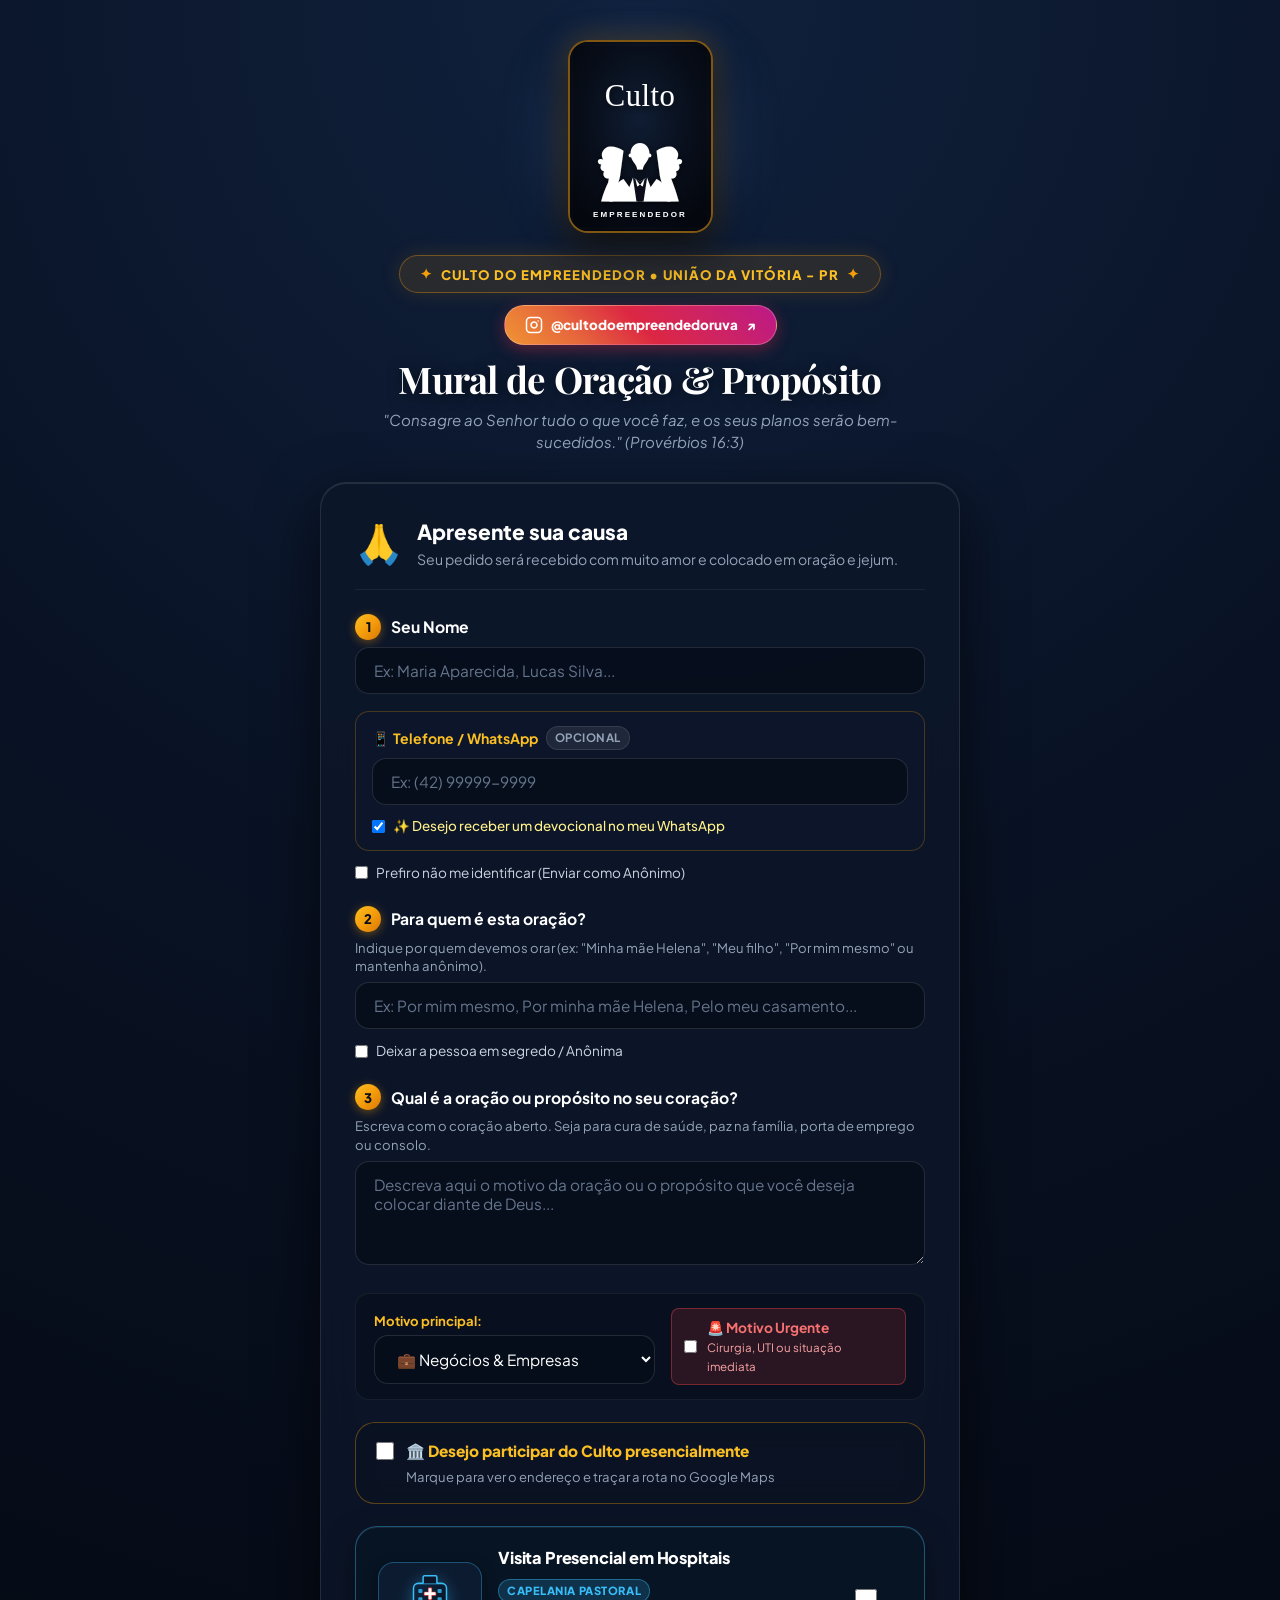
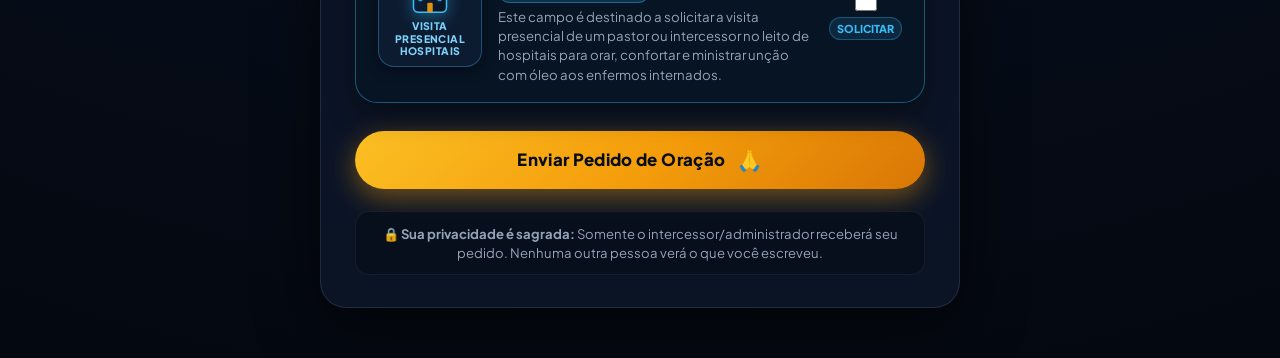
==== index.html @ a6901bfe "Add files via upload" ====
<!DOCTYPE html>
<html lang="pt-BR">
<head>
  <meta charset="UTF-8">
  <meta name="viewport" content="width=device-width, initial-scale=1.0, maximum-scale=5.0, viewport-fit=cover">
  <meta name="theme-color" content="#060b14">
  <meta name="apple-mobile-web-app-capable" content="yes">
  <meta name="apple-mobile-web-app-status-bar-style" content="black-translucent">
  <meta name="apple-mobile-web-app-title" content="Culto do Empreendedor">
  <meta name="mobile-web-app-capable" content="yes">
  <meta name="format-detection" content="telephone=no">
  <title>Deixe seu Pedido de Oração - Culto do Empreendedor União da Vitória PR</title>
  <!-- Google Fonts -->
  <link rel="preconnect" href="https://fonts.googleapis.com">
  <link rel="preconnect" href="https://fonts.gstatic.com" crossorigin>
  <link href="https://fonts.googleapis.com/css2?family=Plus+Jakarta+Sans:wght@300;400;500;600;700;800&family=Playfair+Display:ital,wght@0,600;0,700;1,600&display=swap" rel="stylesheet">
  <link rel="stylesheet" href="style.css">
</head>
<body class="public-page">
  <div class="public-container">
    
    <!-- Top Header Público com Logo Oficial Estilosa -->
    <header class="public-header">
      <div class="logo-wrapper">
        <div class="logo-glow-aura"></div>
        <img src="logo.svg" 
             alt="Culto do Empreendedor - União da Vitória PR" 
             class="culto-logo">
      </div>
      <div class="brand-badge">
        <span class="brand-star">✦</span>
        <span class="brand-text">Culto do Empreendedor • União da Vitória - PR</span>
        <span class="brand-star">✦</span>
      </div>

      <!-- Botão Instagram Oficial -->
      <a href="https://www.instagram.com/cultodoempreendedoruva/" 
         target="_blank" 
         rel="noopener noreferrer" 
         class="btn-instagram-pill"
         title="Acompanhe o Culto do Empreendedor no Instagram @cultodoempreendedoruva">
        <svg class="insta-icon" viewBox="0 0 24 24" width="18" height="18" fill="none" stroke="currentColor" stroke-width="2" stroke-linecap="round" stroke-linejoin="round">
          <rect x="2" y="2" width="20" height="20" rx="5" ry="5"></rect>
          <path d="M16 11.37A4 4 0 1 1 12.63 8 4 4 0 0 1 16 11.37z"></path>
          <line x1="17.5" y1="6.5" x2="17.51" y2="6.5"></line>
        </svg>
        <span>@cultodoempreendedoruva</span>
        <span class="insta-arrow">↗</span>
      </a>

      <h1 class="public-title">Mural de Oração & Propósito</h1>
      <p class="public-subtitle">
        "Consagre ao Senhor tudo o que você faz, e os seus planos serão bem-sucedidos." (Provérbios 16:3)
      </p>
    </header>

    <!-- Card Principal do Formulário -->
    <main class="form-card" id="form-card-container">
      <div class="card-intro">
        <div class="intro-icon">🙏</div>
        <div>
          <h2 class="card-intro-title">Apresente sua causa</h2>
          <p class="card-intro-desc">Seu pedido será recebido com muito amor e colocado em oração e jejum.</p>
        </div>
      </div>

      <form id="prayer-public-form" class="public-form">
        
        <!-- CAMPO 1: Nome de quem está enviando + Telefone (Opcional) -->
        <div class="form-field">
          <label for="sender-name" class="field-label">
            <span class="label-number">1</span>
            <span>Seu Nome</span>
          </label>
          <div class="input-wrap">
            <input type="text" id="sender-name" placeholder="Ex: Maria Aparecida, Lucas Silva..." autocomplete="name">
          </div>

          <!-- Opção de Telefone para receber Devocional (Opcional) -->
          <div class="phone-devotional-box" id="box-phone-devotional">
            <div class="phone-input-header">
              <label for="sender-phone" class="phone-label">
                <span>📱 Telefone / WhatsApp</span>
                <span class="badge-optional">Opcional</span>
              </label>
            </div>
            <div class="input-wrap">
              <input type="tel" id="sender-phone" placeholder="Ex: (42) 99999-9999" autocomplete="tel">
            </div>
            <label class="checkbox-inline devotional-checkbox">
              <input type="checkbox" id="check-want-devotional" checked>
              <span>✨ Desejo receber um devocional no meu WhatsApp</span>
            </label>
          </div>

          <label class="checkbox-inline">
            <input type="checkbox" id="check-anon-sender">
            <span>Prefiro não me identificar (Enviar como Anônimo)</span>
          </label>
        </div>

        <!-- CAMPO 2: Para quem é a oração -->
        <div class="form-field">
          <label for="target-person" class="field-label">
            <span class="label-number">2</span>
            <span>Para quem é esta oração?</span>
          </label>
          <p class="field-help">Indique por quem devemos orar (ex: "Minha mãe Helena", "Meu filho", "Por mim mesmo" ou mantenha anônimo).</p>
          <div class="input-wrap">
            <input type="text" id="target-person" placeholder="Ex: Por mim mesmo, Por minha mãe Helena, Pelo meu casamento...">
          </div>
          <label class="checkbox-inline">
            <input type="checkbox" id="check-anon-target">
            <span>Deixar a pessoa em segredo / Anônima</span>
          </label>
        </div>

        <!-- CAMPO 3: A Oração ou Propósito -->
        <div class="form-field">
          <label for="prayer-purpose" class="field-label">
            <span class="label-number">3</span>
            <span>Qual é a oração ou propósito no seu coração?</span>
          </label>
          <p class="field-help">Escreva com o coração aberto. Seja para cura de saúde, paz na família, porta de emprego ou consolo.</p>
          <div class="input-wrap">
            <textarea id="prayer-purpose" rows="4" placeholder="Descreva aqui o motivo da oração ou o propósito que você deseja colocar diante de Deus..."></textarea>
          </div>
        </div>

        <!-- Categoria e Opção de Urgência -->
        <div class="form-field form-field-row">
          <div class="field-sub">
            <label for="prayer-category" class="sub-label">Motivo principal:</label>
            <select id="prayer-category">
              <option value="Negócios">💼 Negócios & Empresas</option>
              <option value="Vendas & Clientes">📈 Vendas & Novos Clientes</option>
              <option value="Trabalho">🏢 Emprego & Carreira</option>
              <option value="Finanças">💰 Provisão & Finanças</option>
              <option value="Família">🏡 Família & Casamento</option>
              <option value="Saúde">🩺 Saúde & Cura</option>
              <option value="Espiritual">🕊️ Sabedoria & Vida Espiritual</option>
              <option value="Gratidão">🙌 Gratidão por Conquistas</option>
              <option value="Outros">✨ Outro Motivo</option>
            </select>
          </div>

          <label class="urgent-toggle">
            <input type="checkbox" id="check-urgent-prayer">
            <div class="urgent-toggle-content">
              <span>🚨 Motivo Urgente</span>
              <small>Cirurgia, UTI ou situação imediata</small>
            </div>
          </label>
        </div>

        <!-- OPÇÃO: Deseja participar do Culto Presencialmente? -->
        <div class="church-invite-card">
          <label class="church-invite-header" for="check-attend-service">
            <input type="checkbox" id="check-attend-service">
            <div class="invite-header-text">
              <span class="invite-title">🏛️ Desejo participar do Culto presencialmente</span>
              <span class="invite-desc">Marque para ver o endereço e traçar a rota no Google Maps</span>
            </div>
          </label>

          <!-- Detalhes do Local e Link do Google Maps -->
          <div id="church-location-details" class="church-location-box hidden">
            <div class="location-badge">📍 Onde nos encontrar</div>
            <h4 class="church-name">Igreja Assembleia de Deus • Templo Sede</h4>
            <p class="church-address">
              <strong>Rua Ipiranga, 357</strong> — Centro<br>
              União da Vitória - PR
            </p>
            <p class="church-welcome-note">
              ✨ <em>Você e sua família são nossos convidados especiais! Venha receber uma oração presencial e uma palavra de vitória para a sua vida e seus negócios.</em>
            </p>
            
            <div class="location-buttons-row">
              <a href="https://maps.google.com/?q=Rua+Ipiranga,+357+-+Centro,+União+da+Vitória+-+PR" 
                 target="_blank" 
                 rel="noopener noreferrer" 
                 class="btn-maps-link" 
                 title="Abrir no aplicativo Google Maps">
                <span>📍 Abrir no Google Maps</span>
                <span class="maps-arrow">↗</span>
              </a>

              <a href="https://www.instagram.com/cultodoempreendedoruva/" 
                 target="_blank" 
                 rel="noopener noreferrer" 
                 class="btn-instagram-secondary" 
                 title="Seguir @cultodoempreendedoruva no Instagram">
                <svg class="insta-icon" viewBox="0 0 24 24" width="16" height="16" fill="none" stroke="currentColor" stroke-width="2">
                  <rect x="2" y="2" width="20" height="20" rx="5" ry="5"></rect>
                  <path d="M16 11.37A4 4 0 1 1 12.63 8 4 4 0 0 1 16 11.37z"></path>
                  <line x1="17.5" y1="6.5" x2="17.51" y2="6.5"></line>
                </svg>
                <span>@cultodoempreendedoruva</span>
                <span class="maps-arrow">↗</span>
              </a>
            </div>
          </div>
        </div>

        <!-- OPÇÃO ESPECIAL: Visita Presencial em Hospitais -->
        <div class="hospital-visit-card" id="hospital-visit-card">
          <label class="hospital-card-header" for="check-hospital-visit">
            <!-- Ícone com Desenho de Hospital e Texto Pequeno Embaixo -->
            <div class="hospital-icon-wrapper">
              <svg class="hospital-svg-icon" viewBox="0 0 64 64" fill="none" xmlns="http://www.w3.org/2000/svg">
                <!-- Prédio Hospitalar -->
                <rect x="8" y="18" width="48" height="42" rx="7" fill="url(#hospGrad)" stroke="#38bdf8" stroke-width="2.2"/>
                <path d="M22 18V9C22 7.89543 22.8954 7 24 7H40C41.1046 7 42 7.89543 42 9V18" stroke="#38bdf8" stroke-width="2.2" fill="#0b1728"/>
                <!-- Cruz Médica Branca/Vermelha de Hospital -->
                <rect x="29" y="24" width="6" height="18" rx="1.5" fill="#ef4444"/>
                <rect x="23" y="30" width="18" height="6" rx="1.5" fill="#ef4444"/>
                <rect x="30" y="25" width="4" height="16" rx="1" fill="#ffffff"/>
                <rect x="24" y="31" width="16" height="4" rx="1" fill="#ffffff"/>
                <!-- Janelas do Hospital -->
                <rect x="15" y="26" width="6" height="6" rx="1.5" fill="#38bdf8" opacity="0.8"/>
                <rect x="43" y="26" width="6" height="6" rx="1.5" fill="#38bdf8" opacity="0.8"/>
                <rect x="15" y="38" width="6" height="6" rx="1.5" fill="#38bdf8" opacity="0.8"/>
                <rect x="43" y="38" width="6" height="6" rx="1.5" fill="#38bdf8" opacity="0.8"/>
                <!-- Porta do Hospital -->
                <path d="M28 60V48C28 46.8954 28.8954 46 30 46H34C35.1046 46 36 46.8954 36 48V60" fill="#f59e0b" opacity="0.9"/>
                <defs>
                  <linearGradient id="hospGrad" x1="8" y1="18" x2="56" y2="60" gradientUnits="userSpaceOnUse">
                    <stop stop-color="#0f2642"/>
                    <stop offset="1" stop-color="#071220"/>
                  </linearGradient>
                </defs>
              </svg>
              <span class="hospital-sub-label">visita presencial hospitais</span>
            </div>

            <div class="hospital-header-text">
              <div class="hospital-header-top">
                <span class="hospital-title">Visita Presencial em Hospitais</span>
                <span class="badge-capelania">Capelania Pastoral</span>
              </div>
              <p class="hospital-desc">
                Este campo é destinado a solicitar a visita presencial de um pastor ou intercessor no leito de hospitais para orar, confortar e ministrar unção com óleo aos enfermos internados.
              </p>
            </div>

            <div class="hospital-checkbox-wrap">
              <input type="checkbox" id="check-hospital-visit">
              <span class="toggle-hint-pill">Solicitar</span>
            </div>
          </label>

          <!-- Formulário Expansível com as Perguntas da Visita -->
          <div id="hospital-visit-form-details" class="hospital-visit-form-details hidden">
            <div class="hospital-info-banner">
              <strong>🕊️ Assistência Espiritual no Leito (Capelania):</strong><br>
              Nossa equipe pastoral realiza visitas hospitalares para orar pelo paciente e abençoar a família.
              <div style="margin-top: 8px; padding: 8px 12px; background: rgba(56, 189, 248, 0.15); border-radius: 10px; border-left: 3px solid #38bdf8; font-size: 0.83rem; color: #e0f2fe; line-height: 1.4;">
                ✨ <strong>Facilidade:</strong> Ao solicitar a visita hospitalar aqui embaixo, <u>não é necessário preencher o cadastro de cima</u>. Cuidaremos de tudo com base nos dados informados neste campo!
              </div>
            </div>

            <div class="hospital-grid-fields">
              
              <!-- Pergunta 1: Desejo visita -->
              <div class="hosp-field-group full-width">
                <label class="checkbox-inline" style="color: #7dd3fc; font-weight: 700;">
                  <input type="checkbox" id="hosp-confirm-desejo" checked>
                  <span>Desejo e solicito visita pastoral no leito do hospital</span>
                </label>
              </div>

              <!-- Pergunta 2: Nome do Paciente -->
              <div class="hosp-field-group">
                <label for="hosp-patient-name" class="hosp-field-label">
                  <span>Nome do Paciente / Enfermo:</span>
                  <span class="req">*</span>
                </label>
                <input type="text" id="hosp-patient-name" class="hosp-input" placeholder="Ex: José Carlos de Oliveira">
              </div>

              <!-- Pergunta 3: Nome do Hospital -->
              <div class="hosp-field-group">
                <label for="hosp-select-hospital" class="hosp-field-label">
                  <span>Nome do Hospital:</span>
                  <span class="req">*</span>
                </label>
                <select id="hosp-select-hospital" class="hosp-select">
                  <option value="">Selecione o hospital...</option>
                  <option value="Hospital APMI (União da Vitória)">Hospital APMI — União da Vitória (PR)</option>
                  <option value="Hospital Regional São Camilo (União da Vitória)">Hospital Regional São Camilo — União da Vitória (PR)</option>
                  <option value="Hospital de Caridade São Braz (Porto União)">Hospital de Caridade São Braz — Porto União (SC)</option>
                  <option value="Outro Hospital / Casa de Repouso">Outro Hospital / Clínica (especificar abaixo)</option>
                </select>
                <input type="text" id="hosp-custom-hospital" class="hosp-input hidden" placeholder="Digite o nome do hospital ou clínica..." style="margin-top: 6px;">
              </div>

              <!-- Pergunta: Número do Quarto / Leito / Ala -->
              <div class="hosp-field-group">
                <label for="hosp-room-number" class="hosp-field-label">
                  <span>Número do Quarto / Leito / Ala:</span>
                  <span class="req">*</span>
                </label>
                <input type="text" id="hosp-room-number" class="hosp-input" placeholder="Ex: Quarto 204, Leito 3 (Ala Clínica)">
              </div>

              <!-- Pergunta: Contato do Acompanhante / Familiar (Opcional) -->
              <div class="hosp-field-group">
                <label for="hosp-contact-phone" class="hosp-field-label">
                  <span>Telefone / WhatsApp do Acompanhante:</span>
                  <span class="badge-optional">Opcional</span>
                </label>
                <input type="tel" id="hosp-contact-phone" class="hosp-input" placeholder="Ex: (42) 99999-9999">
              </div>

              <!-- Pergunta: OBSERVAÇÃO -->
              <div class="hosp-field-group full-width">
                <label for="hosp-visit-notes" class="hosp-field-label">
                  <span>OBSERVAÇÃO:</span>
                  <span class="badge-optional">Opcional</span>
                </label>
                <input type="text" id="hosp-visit-notes" class="hosp-input" placeholder="Ex: Observações gerais, detalhes sobre o paciente, horários preferenciais...">
                <span class="hosp-privacy-tag">
                  🔒 Informações mantidas em absoluto sigilo pastoral e utilizadas exclusivamente para agendar a visita.
                </span>
              </div>

            </div>
          </div>
        </div>

        <!-- Botão de Envio -->
        <button type="submit" class="btn-submit-prayer" id="btn-submit-prayer">
          <span>Enviar Pedido de Oração</span>
          <span class="btn-arrow">🙏</span>
        </button>

        <p class="privacy-notice">
          🔒 <strong>Sua privacidade é sagrada:</strong> Somente o intercessor/administrador receberá seu pedido. Nenhuma outra pessoa verá o que você escreveu.
        </p>
      </form>
    </main>

    <!-- Tela de Agradecimento e Confirmação (Exibida após envio) -->
    <div class="confirmation-card hidden" id="confirmation-container">
      <div class="conf-icon">🕊️✨</div>
      <h2 class="conf-title">Seu pedido foi recebido com amor!</h2>
      <p class="conf-desc">
        Apresentamos a sua causa diante de Deus. Fique em paz e creia que o Senhor está cuidando de tudo no tempo perfeito.
      </p>

      <div class="conf-details">
        <div class="conf-detail-item">
          <strong>Quem pediu:</strong>
          <span id="conf-sender-name">—</span>
        </div>
        <div class="conf-detail-item hidden" id="conf-phone-row">
          <strong>WhatsApp / Devocional:</strong>
          <span id="conf-sender-phone">—</span>
        </div>
        <div class="conf-detail-item">
          <strong>Intercedendo por:</strong>
          <span id="conf-target-person">—</span>
        </div>
        <div class="conf-detail-item">
          <strong>Propósito:</strong>
          <span id="conf-purpose">—</span>
        </div>
      </div>

      <div class="conf-verse">
        <em>"O Senhor te abençoe e te guarde; o Senhor faça resplandecer o seu rosto sobre ti e tenha misericórdia de ti; o Senhor sobre ti levante o seu rosto e te dê a paz."</em>
        <cite>— Números 6:24-26</cite>
      </div>

      <!-- Convite Presencial e Mapa na Confirmação -->
      <div class="conf-church-location">
        <div class="conf-loc-icon">🏛️</div>
        <div class="conf-loc-content">
          <h4 class="conf-loc-title">Venha Orar Conosco Presencialmente!</h4>
          <p class="conf-loc-address">
            <strong>Igreja Assembleia de Deus • Templo Sede</strong><br>
            Rua Ipiranga, 357 — Centro, União da Vitória - PR
          </p>
          <div class="conf-loc-buttons">
            <a href="https://maps.google.com/?q=Rua+Ipiranga,+357+-+Centro,+União+da+Vitória+-+PR" 
               target="_blank" 
               rel="noopener noreferrer" 
               class="btn-maps-link small"
               title="Abrir no Google Maps">
              <span>📍 Google Maps</span>
              <span class="maps-arrow">↗</span>
            </a>
            <a href="https://www.instagram.com/cultodoempreendedoruva/" 
               target="_blank" 
               rel="noopener noreferrer" 
               class="btn-instagram-secondary small"
               title="Seguir @cultodoempreendedoruva no Instagram">
              <span>📸 @cultodoempreendedoruva</span>
              <span class="maps-arrow">↗</span>
            </a>
          </div>
        </div>
      <!-- Alerta de Confirmação da Visita Hospitalar -->
      <div id="conf-hosp-box" class="conf-church-location hidden" style="border-color: rgba(56, 189, 248, 0.5); background: rgba(8, 24, 44, 0.8);">
        <div class="conf-loc-icon">🏥</div>
        <div class="conf-loc-content">
          <h4 class="conf-loc-title" style="color: #38bdf8;">Solicitação de Visita Hospitalar Registrada!</h4>
          <p class="conf-loc-address" style="color: #cbd5e1;">
            Nossa equipe de assistência pastoral e capelania entrará em contato com o acompanhante para confirmar os horários de visitação no hospital.
          </p>
          <div style="font-size: 0.82rem; color: #7dd3fc; margin-top: 6px; padding: 8px 12px; background: rgba(56, 189, 248, 0.1); border-radius: 8px; border: 1px dashed rgba(56, 189, 248, 0.3);">
            <span id="conf-hosp-summary">—</span>
          </div>
        </div>
      </div>

      <button type="button" class="btn-new-submission" id="btn-new-submission">
        Enviar Outro Pedido de Oração
      </button>
    </div>

    <!-- Footer com Link Discreto para o Administrador -->
    <footer class="public-footer">
      <p>Círculo de Intercessão • Todos os direitos reservados</p>
      <div class="admin-access-link">
        <a href="admin.html" title="Acesso restrito ao Administrador">
          🔒 Acesso do Administrador / Painel
        </a>
      </div>
    </footer>

  </div>

  <script src="pedir.js"></script>
</body>
</html>
---- style.css ----
/* ========================================================
   Culto do Empreendedor • União da Vitória - PR
   Folha de Estilos de Alto Padrão (Dark Luxury Executive)
   1. Design do Formulário Público (index.html)
   2. Design do Painel do Administrador (admin.html)
   3. Estilos de Impressão (@media print)
======================================================== */

:root {
  /* Paleta Executiva Noturna com Detalhes em Ouro Imperial */
  --bg-primary: #060b14;
  --bg-secondary: #0a1222;
  --bg-card: rgba(13, 23, 42, 0.85);
  --bg-card-hover: rgba(19, 33, 60, 0.9);
  --border-color: rgba(255, 255, 255, 0.1);
  --border-subtle: rgba(255, 255, 255, 0.06);

  --text-primary: #ffffff;
  --text-secondary: #cbd5e1;
  --text-muted: #94a3b8;

  --gold: #f59e0b;
  --gold-light: #fbbf24;
  --gold-warm: #fef08a;
  --gold-dark: #b45309;
  --gold-glow: rgba(245, 158, 11, 0.35);

  --primary: #f59e0b;
  --primary-hover: #d97706;
  --primary-soft: rgba(245, 158, 11, 0.15);

  --urgent-bg: rgba(239, 68, 68, 0.15);
  --urgent-border: rgba(239, 68, 68, 0.4);
  --urgent-text: #fca5a5;

  --success-bg: rgba(16, 185, 129, 0.15);
  --success-border: rgba(16, 185, 129, 0.35);
  --success-text: #6ee7b7;

  --radius-sm: 8px;
  --radius-md: 14px;
  --radius-lg: 22px;
  --radius-full: 9999px;

  --shadow-sm: 0 2px 8px rgba(0, 0, 0, 0.3);
  --shadow-md: 0 8px 24px rgba(0, 0, 0, 0.45);
  --shadow-lg: 0 16px 48px rgba(0, 0, 0, 0.6);
  --shadow-gold: 0 0 30px rgba(245, 158, 11, 0.28);

  --font-main: 'Plus Jakarta Sans', -apple-system, BlinkMacSystemFont, sans-serif;
  --font-serif: 'Playfair Display', Georgia, serif;
}

* {
  box-sizing: border-box;
  margin: 0;
  padding: 0;
}

body {
  font-family: var(--font-main);
  background-color: var(--bg-primary);
  color: var(--text-primary);
  line-height: 1.6;
  min-height: 100vh;
  -webkit-font-smoothing: antialiased;
}

.max-w {
  max-width: 1100px;
  margin-left: auto;
  margin-right: auto;
  padding-left: 20px;
  padding-right: 20px;
}

.hidden {
  display: none !important;
}

/* ========================================================
   PARTE 1: FORMULÁRIO PÚBLICO (index.html)
======================================================== */
.public-page {
  background: radial-gradient(circle at 50% 0%, #10213d 0%, #091224 45%, #040810 100%);
  display: flex;
  flex-direction: column;
  min-height: 100vh;
  position: relative;
  overflow-x: hidden;
}

.public-container {
  max-width: 680px;
  margin: 0 auto;
  padding: 30px 20px 50px;
  display: flex;
  flex-direction: column;
  gap: 22px;
  flex-grow: 1;
  position: relative;
  z-index: 10;
}

/* Top Header Público */
.public-header {
  text-align: center;
  padding: 10px 0 6px;
  display: flex;
  flex-direction: column;
  align-items: center;
}

/* Logo Oficial com Aura Estilosa */
.logo-wrapper {
  position: relative;
  display: inline-flex;
  justify-content: center;
  align-items: center;
  margin-bottom: 22px;
}

.logo-glow-aura {
  position: absolute;
  width: 170px;
  height: 220px;
  border-radius: 30px;
  background: radial-gradient(circle, rgba(245, 158, 11, 0.45) 0%, rgba(59, 130, 246, 0.25) 55%, transparent 75%);
  filter: blur(28px);
  animation: auraPulse 4s infinite ease-in-out;
  pointer-events: none;
}

.logo-glow-aura.small {
  width: 120px;
  height: 150px;
  filter: blur(20px);
}

@keyframes auraPulse {
  0%, 100% {
    opacity: 0.5;
    transform: scale(0.95);
  }
  50% {
    opacity: 0.95;
    transform: scale(1.06);
  }
}

.culto-logo {
  width: 145px;
  height: auto;
  aspect-ratio: 3/4;
  border-radius: 20px;
  object-fit: cover;
  border: 2px solid rgba(245, 158, 11, 0.5);
  box-shadow: 0 16px 40px rgba(0, 0, 0, 0.8), 0 0 30px rgba(245, 158, 11, 0.28);
  position: relative;
  z-index: 2;
  background: #080e1a;
  transition: transform 0.3s cubic-bezier(0.16, 1, 0.3, 1), box-shadow 0.3s;
}

.culto-logo:hover {
  transform: translateY(-4px) scale(1.02);
  border-color: #f59e0b;
  box-shadow: 0 20px 50px rgba(0, 0, 0, 0.9), 0 0 45px rgba(245, 158, 11, 0.45);
}

/* Badge Oficial */
.brand-badge {
  display: inline-flex;
  align-items: center;
  gap: 8px;
  background: rgba(245, 158, 11, 0.12);
  color: var(--gold-light);
  padding: 7px 20px;
  border-radius: var(--radius-full);
  font-size: 0.82rem;
  font-weight: 800;
  letter-spacing: 0.08em;
  text-transform: uppercase;
  margin-bottom: 12px;
  border: 1px solid rgba(245, 158, 11, 0.35);
  box-shadow: 0 0 20px rgba(245, 158, 11, 0.15);
}

.brand-star {
  color: var(--gold);
  font-size: 0.85rem;
}

.public-title {
  font-family: var(--font-serif);
  font-size: 2.3rem;
  font-weight: 700;
  color: #ffffff;
  letter-spacing: -0.02em;
  line-height: 1.2;
  margin-bottom: 8px;
  text-shadow: 0 2px 14px rgba(0, 0, 0, 0.6);
}

.public-subtitle {
  font-size: 0.94rem;
  color: var(--text-muted);
  font-style: italic;
  max-width: 520px;
  margin: 0 auto;
  line-height: 1.5;
}

/* Versículo Destaque */
.verse-banner-small {
  background: rgba(245, 158, 11, 0.08);
  border: 1px solid rgba(245, 158, 11, 0.25);
  border-radius: 16px;
  padding: 14px 22px;
  text-align: center;
  box-shadow: var(--shadow-sm);
  backdrop-filter: blur(12px);
}

.verse-quote {
  display: block;
  font-size: 0.94rem;
  font-weight: 600;
  color: var(--gold-warm);
  font-style: italic;
}

.verse-ref {
  display: block;
  font-size: 0.82rem;
  font-weight: 800;
  color: var(--gold);
  margin-top: 4px;
}

/* Card Principal do Formulário */
.form-card {
  background: var(--bg-card);
  border: 1px solid var(--border-color);
  border-radius: 26px;
  padding: 32px 34px;
  box-shadow: 0 20px 60px rgba(0, 0, 0, 0.6), inset 0 1px 0 rgba(255, 255, 255, 0.1);
  backdrop-filter: blur(20px);
}

.card-intro {
  display: flex;
  align-items: center;
  gap: 14px;
  margin-bottom: 24px;
  padding-bottom: 18px;
  border-bottom: 1px solid var(--border-subtle);
}

.intro-icon {
  font-size: 2.4rem;
  line-height: 1;
}

.card-intro-title {
  font-size: 1.3rem;
  font-weight: 800;
  color: #ffffff;
}

.card-intro-desc {
  font-size: 0.88rem;
  color: var(--text-muted);
}

.public-form {
  display: flex;
  flex-direction: column;
  gap: 22px;
}

.form-field {
  display: flex;
  flex-direction: column;
  gap: 7px;
}

.field-label {
  display: flex;
  align-items: center;
  gap: 10px;
  font-size: 0.98rem;
  font-weight: 700;
  color: #ffffff;
}

.label-number {
  width: 26px;
  height: 26px;
  border-radius: 50%;
  background: linear-gradient(135deg, #fbbf24 0%, #f59e0b 50%, #d97706 100%);
  color: #070d18;
  font-size: 0.82rem;
  display: flex;
  align-items: center;
  justify-content: center;
  font-weight: 900;
  box-shadow: 0 2px 10px rgba(245, 158, 11, 0.4);
}

.field-help {
  font-size: 0.82rem;
  color: var(--text-muted);
  line-height: 1.4;
}

.input-wrap input,
.input-wrap textarea,
.field-sub select {
  width: 100%;
  border: 1.5px solid rgba(255, 255, 255, 0.12);
  background: rgba(7, 14, 26, 0.85);
  color: #ffffff;
  border-radius: var(--radius-md);
  padding: 13px 18px;
  font-size: 0.96rem;
  font-family: inherit;
  outline: none;
  transition: all 0.25s;
}

.input-wrap input::placeholder,
.input-wrap textarea::placeholder {
  color: #64748b;
}

.input-wrap input:focus,
.input-wrap textarea:focus,
.field-sub select:focus {
  border-color: var(--gold);
  box-shadow: 0 0 0 4px rgba(245, 158, 11, 0.2);
  background: #091224;
}

.input-wrap input:disabled {
  background: rgba(15, 23, 42, 0.5);
  color: #64748b;
  cursor: not-allowed;
  border-color: rgba(255, 255, 255, 0.05);
}

.checkbox-inline {
  display: inline-flex;
  align-items: center;
  gap: 8px;
  font-size: 0.85rem;
  color: var(--text-secondary);
  cursor: pointer;
  margin-top: 4px;
  user-select: none;
}

/* Bloco de Telefone & Devocional (Campo 1) */
.phone-devotional-box {
  margin-top: 10px;
  background: rgba(15, 23, 42, 0.45);
  border: 1px solid rgba(245, 158, 11, 0.25);
  border-radius: var(--radius-md);
  padding: 14px 16px;
  display: flex;
  flex-direction: column;
  gap: 8px;
  transition: all 0.25s;
}

.phone-devotional-box:hover {
  border-color: rgba(245, 158, 11, 0.45);
  background: rgba(15, 23, 42, 0.65);
}

.phone-input-header {
  display: flex;
  align-items: center;
  justify-content: space-between;
}

.phone-label {
  display: flex;
  align-items: center;
  gap: 8px;
  font-size: 0.88rem;
  font-weight: 700;
  color: #fbbf24;
}

.badge-optional {
  font-size: 0.72rem;
  font-weight: 700;
  color: #94a3b8;
  background: rgba(255, 255, 255, 0.08);
  padding: 2px 8px;
  border-radius: 9999px;
  border: 1px solid rgba(255, 255, 255, 0.1);
  text-transform: uppercase;
  letter-spacing: 0.04em;
}

.devotional-checkbox {
  color: #cbd5e1;
  font-size: 0.84rem;
  font-weight: 500;
  margin-top: 4px;
  line-height: 1.4;
}

.devotional-checkbox span {
  color: #fef08a;
}

.badge-devotional {
  background: rgba(16, 185, 129, 0.15);
  color: #34d399;
  border: 1px solid rgba(16, 185, 129, 0.35);
}

.person-phone-row {
  margin-top: 4px;
}

.phone-actions {
  display: flex;
  align-items: center;
  gap: 10px;
  flex-wrap: wrap;
}

.btn-whatsapp-direct {
  display: inline-flex;
  align-items: center;
  gap: 5px;
  background: #25d366;
  color: #ffffff;
  font-size: 0.75rem;
  font-weight: 800;
  text-decoration: none;
  padding: 3px 10px;
  border-radius: 9999px;
  box-shadow: 0 2px 8px rgba(37, 211, 102, 0.3);
  transition: all 0.2s;
}

.btn-whatsapp-direct:hover {
  background: #22bf5b;
  transform: translateY(-1px);
  color: #ffffff;
}

.form-field-row {
  display: grid;
  grid-template-columns: 1.2fr 1fr;
  gap: 16px;
  align-items: center;
  background: rgba(7, 14, 26, 0.6);
  border: 1px solid var(--border-subtle);
  border-radius: var(--radius-md);
  padding: 14px 18px;
}

.field-sub {
  display: flex;
  flex-direction: column;
  gap: 4px;
}

.sub-label {
  font-size: 0.82rem;
  font-weight: 700;
  color: var(--gold-light);
}

.urgent-toggle {
  display: flex;
  align-items: center;
  gap: 10px;
  background: var(--urgent-bg);
  border: 1px solid var(--urgent-border);
  border-radius: var(--radius-sm);
  padding: 8px 12px;
  cursor: pointer;
}

.urgent-toggle-content span {
  display: block;
  font-size: 0.86rem;
  font-weight: 700;
  color: #f87171;
}

.urgent-toggle-content small {
  display: block;
  font-size: 0.72rem;
  color: #fca5a5;
}

/* Card de Convite do Culto Presencial */
.church-invite-card {
  background: rgba(10, 18, 34, 0.75);
  border: 1.5px solid rgba(245, 158, 11, 0.35);
  border-radius: 20px;
  padding: 16px 20px;
  transition: all 0.25s;
  backdrop-filter: blur(12px);
}

.church-invite-card:hover {
  border-color: rgba(245, 158, 11, 0.55);
  background: rgba(14, 25, 48, 0.85);
}

.church-invite-header {
  display: flex;
  align-items: flex-start;
  gap: 12px;
  cursor: pointer;
  user-select: none;
}

.church-invite-header input[type="checkbox"] {
  width: 18px;
  height: 18px;
  margin-top: 3px;
  accent-color: #f59e0b;
  cursor: pointer;
}

.invite-header-text {
  display: flex;
  flex-direction: column;
}

.invite-title {
  font-size: 0.96rem;
  font-weight: 800;
  color: #fbbf24;
}

.invite-desc {
  font-size: 0.82rem;
  color: var(--text-muted);
  margin-top: 2px;
}

/* Detalhes de Localização & Google Maps */
.church-location-box {
  margin-top: 16px;
  padding-top: 16px;
  border-top: 1px solid rgba(255, 255, 255, 0.1);
  display: flex;
  flex-direction: column;
  gap: 10px;
  animation: fadeIn 0.3s ease;
}

.location-badge {
  display: inline-block;
  background: rgba(245, 158, 11, 0.15);
  color: #fbbf24;
  border: 1px solid rgba(245, 158, 11, 0.35);
  border-radius: 9999px;
  padding: 3px 12px;
  font-size: 0.74rem;
  font-weight: 800;
  text-transform: uppercase;
  letter-spacing: 0.05em;
  width: fit-content;
}

.church-name {
  font-size: 1.05rem;
  font-weight: 800;
  color: #ffffff;
}

.church-address {
  font-size: 0.92rem;
  color: #cbd5e1;
  line-height: 1.45;
}

.church-address strong {
  color: #fbbf24;
}

.church-welcome-note {
  font-size: 0.86rem;
  color: #fef08a;
  background: rgba(245, 158, 11, 0.08);
  padding: 10px 14px;
  border-radius: 12px;
  border: 1px dashed rgba(245, 158, 11, 0.3);
  line-height: 1.45;
}

.btn-maps-link {
  display: inline-flex;
  align-items: center;
  justify-content: center;
  gap: 8px;
  background: linear-gradient(135deg, #1e40af 0%, #2563eb 100%);
  color: #ffffff;
  text-decoration: none;
  padding: 12px 24px;
  border-radius: var(--radius-full);
  font-weight: 800;
  font-size: 0.92rem;
  box-shadow: 0 4px 16px rgba(37, 99, 235, 0.4);
  border: 1px solid rgba(255, 255, 255, 0.2);
  transition: all 0.25s;
  width: fit-content;
  margin-top: 4px;
}

.btn-maps-link:hover {
  background: linear-gradient(135deg, #2563eb 0%, #3b82f6 100%);
  transform: translateY(-2px);
  box-shadow: 0 8px 24px rgba(37, 99, 235, 0.6);
  color: #ffffff;
}

.btn-maps-link.small {
  padding: 8px 18px;
  font-size: 0.82rem;
  margin-top: 8px;
}

.maps-arrow {
  font-size: 1.1rem;
  line-height: 1;
}

.location-buttons-row {
  display: flex;
  gap: 10px;
  flex-wrap: wrap;
  margin-top: 6px;
  align-items: center;
}

/* Botão Instagram Oficial */
.btn-instagram-pill {
  display: inline-flex;
  align-items: center;
  gap: 8px;
  background: linear-gradient(45deg, #f09433 0%, #e6683c 25%, #dc2743 50%, #cc2366 75%, #bc1888 100%);
  color: #ffffff;
  padding: 8px 20px;
  border-radius: var(--radius-full);
  font-size: 0.84rem;
  font-weight: 800;
  text-decoration: none;
  box-shadow: 0 4px 16px rgba(220, 39, 67, 0.4);
  border: 1px solid rgba(255, 255, 255, 0.25);
  transition: all 0.25s cubic-bezier(0.16, 1, 0.3, 1);
  margin-bottom: 12px;
}

.btn-instagram-pill:hover {
  transform: translateY(-2px) scale(1.03);
  box-shadow: 0 8px 26px rgba(220, 39, 67, 0.6);
  filter: brightness(1.1);
  color: #ffffff;
}

.btn-instagram-secondary {
  display: inline-flex;
  align-items: center;
  justify-content: center;
  gap: 8px;
  background: rgba(220, 39, 67, 0.15);
  color: #ffffff;
  text-decoration: none;
  padding: 12px 22px;
  border-radius: var(--radius-full);
  font-weight: 800;
  font-size: 0.92rem;
  box-shadow: 0 4px 14px rgba(220, 39, 67, 0.25);
  border: 1.5px solid rgba(220, 39, 67, 0.5);
  transition: all 0.25s;
  width: fit-content;
  margin-top: 4px;
}

.btn-instagram-secondary:hover {
  background: linear-gradient(45deg, #f09433 0%, #dc2743 50%, #bc1888 100%);
  transform: translateY(-2px);
  box-shadow: 0 8px 24px rgba(220, 39, 67, 0.55);
  border-color: transparent;
  color: #ffffff;
}

.btn-instagram-secondary.small {
  padding: 8px 16px;
  font-size: 0.82rem;
  margin-top: 8px;
}

.insta-icon {
  flex-shrink: 0;
}

/* Localização na Confirmação */
.conf-church-location {
  background: rgba(10, 18, 34, 0.85);
  border: 1.5px solid rgba(245, 158, 11, 0.35);
  border-radius: 20px;
  padding: 18px 22px;
  width: 100%;
  max-width: 520px;
  display: flex;
  gap: 14px;
  align-items: flex-start;
  text-align: left;
}

.conf-loc-buttons {
  display: flex;
  gap: 10px;
  flex-wrap: wrap;
  align-items: center;
}

.conf-loc-icon {
  font-size: 2.2rem;
  line-height: 1;
}

.conf-loc-content {
  display: flex;
  flex-direction: column;
}

.conf-loc-title {
  font-size: 1rem;
  font-weight: 800;
  color: #fbbf24;
  margin-bottom: 4px;
}

.conf-loc-address {
  font-size: 0.88rem;
  color: #cbd5e1;
  line-height: 1.45;
}

.conf-loc-address strong {
  color: #ffffff;
}

/* Badge no Admin */
.badge-attend {
  background: rgba(245, 158, 11, 0.2);
  color: #fbbf24;
  border: 1px solid rgba(245, 158, 11, 0.45);
}

/* Botão de Envio Estiloso */
.btn-submit-prayer {
  background: linear-gradient(135deg, #fbbf24 0%, #f59e0b 50%, #d97706 100%);
  color: #070d18;
  border: none;
  border-radius: var(--radius-full);
  padding: 16px 32px;
  font-size: 1.05rem;
  font-weight: 900;
  font-family: inherit;
  cursor: pointer;
  display: flex;
  align-items: center;
  justify-content: center;
  gap: 12px;
  box-shadow: 0 8px 28px rgba(245, 158, 11, 0.45);
  transition: all 0.25s cubic-bezier(0.16, 1, 0.3, 1);
  margin-top: 6px;
  letter-spacing: 0.02em;
}

.btn-submit-prayer:hover {
  transform: translateY(-2px);
  box-shadow: 0 12px 36px rgba(245, 158, 11, 0.6);
  filter: brightness(1.05);
}

.btn-arrow {
  font-size: 1.25rem;
}

.privacy-notice {
  text-align: center;
  font-size: 0.82rem;
  color: var(--text-muted);
  background: rgba(7, 14, 26, 0.7);
  padding: 12px 16px;
  border-radius: var(--radius-md);
  border: 1px solid var(--border-subtle);
  line-height: 1.45;
}

/* Tela de Confirmação */
.confirmation-card {
  background: var(--bg-card);
  border: 1px solid var(--success-border);
  border-radius: 26px;
  padding: 42px 34px;
  text-align: center;
  box-shadow: 0 20px 60px rgba(0, 0, 0, 0.6);
  display: flex;
  flex-direction: column;
  align-items: center;
  gap: 18px;
  backdrop-filter: blur(20px);
  animation: fadeIn 0.3s ease;
}

@keyframes fadeIn {
  from { opacity: 0; transform: translateY(12px); }
  to { opacity: 1; transform: translateY(0); }
}

.conf-icon {
  font-size: 3.8rem;
  line-height: 1;
}

.conf-title {
  font-family: var(--font-serif);
  font-size: 1.95rem;
  font-weight: 700;
  color: #ffffff;
}

.conf-desc {
  font-size: 0.96rem;
  color: var(--text-secondary);
  max-width: 480px;
}

.conf-details {
  background: rgba(7, 14, 26, 0.8);
  border: 1px solid var(--border-color);
  border-radius: var(--radius-md);
  padding: 18px 22px;
  width: 100%;
  max-width: 520px;
  text-align: left;
  display: flex;
  flex-direction: column;
  gap: 10px;
  font-size: 0.92rem;
}

.conf-detail-item strong {
  font-size: 0.78rem;
  text-transform: uppercase;
  color: var(--gold-light);
  letter-spacing: 0.05em;
}

.conf-verse {
  background: rgba(245, 158, 11, 0.1);
  border: 1px solid rgba(245, 158, 11, 0.25);
  border-radius: var(--radius-md);
  padding: 16px 22px;
  max-width: 520px;
  font-size: 0.92rem;
  color: var(--gold-warm);
  font-style: italic;
  line-height: 1.5;
}

.conf-verse cite {
  display: block;
  font-style: normal;
  font-weight: 700;
  font-size: 0.84rem;
  margin-top: 6px;
  color: var(--gold);
}

.btn-new-submission {
  background: transparent;
  border: 1.5px solid rgba(255, 255, 255, 0.2);
  color: #ffffff;
  font-family: inherit;
  font-size: 0.95rem;
  font-weight: 700;
  padding: 12px 28px;
  border-radius: var(--radius-full);
  cursor: pointer;
  transition: all 0.2s;
  margin-top: 8px;
}

.btn-new-submission:hover {
  background: rgba(255, 255, 255, 0.1);
  border-color: #ffffff;
}

.public-footer {
  text-align: center;
  font-size: 0.82rem;
  color: var(--text-muted);
  margin-top: auto;
  padding-top: 24px;
}

.admin-access-link a {
  color: var(--text-muted);
  text-decoration: none;
  font-size: 0.8rem;
  border-bottom: 1px dotted rgba(255, 255, 255, 0.2);
  transition: color 0.2s;
}

.admin-access-link a:hover {
  color: var(--gold);
  border-color: var(--gold);
}

/* ========================================================
   PARTE 2: PAINEL DO ADMINISTRADOR (admin.html)
======================================================== */
.admin-page {
  background: radial-gradient(circle at 50% 0%, #10213d 0%, #070d18 50%, #03060c 100%);
  min-height: 100vh;
  color: #f1f5f9;
}

/* Tela de Login / PIN */
.login-overlay {
  display: flex;
  align-items: center;
  justify-content: center;
  min-height: 100vh;
  padding: 20px;
}

.login-card {
  background: var(--bg-card);
  border: 1px solid var(--border-color);
  border-radius: 26px;
  padding: 38px 34px;
  max-width: 440px;
  width: 100%;
  box-shadow: 0 20px 60px rgba(0, 0, 0, 0.7);
  text-align: center;
  backdrop-filter: blur(20px);
}

.login-logo-wrapper {
  position: relative;
  display: inline-flex;
  justify-content: center;
  align-items: center;
  margin-bottom: 16px;
}

.admin-login-logo {
  width: 105px;
  height: auto;
  aspect-ratio: 3/4;
  border-radius: 16px;
  object-fit: cover;
  border: 2px solid rgba(245, 158, 11, 0.5);
  box-shadow: 0 10px 30px rgba(0, 0, 0, 0.7), 0 0 20px rgba(245, 158, 11, 0.25);
  position: relative;
  z-index: 2;
  background: #080e1a;
}

.login-title {
  font-size: 1.45rem;
  font-weight: 800;
  color: #ffffff;
}

.login-subtitle {
  font-size: 0.88rem;
  color: var(--gold-light);
  margin-top: 4px;
  margin-bottom: 24px;
}

.pin-input-group {
  display: flex;
  flex-direction: column;
  gap: 8px;
  text-align: left;
  margin-bottom: 22px;
}

.pin-input-group label {
  font-size: 0.88rem;
  font-weight: 700;
  color: var(--text-secondary);
}

.pin-input-group input {
  padding: 14px;
  font-size: 1.7rem;
  letter-spacing: 0.35em;
  text-align: center;
  border: 2px solid rgba(255, 255, 255, 0.15);
  background: rgba(7, 14, 26, 0.9);
  color: #ffffff;
  border-radius: var(--radius-md);
  outline: none;
  font-family: monospace;
  transition: all 0.2s;
}

.pin-input-group input:focus {
  border-color: var(--gold);
  box-shadow: 0 0 0 4px rgba(245, 158, 11, 0.2);
}

.pin-hint {
  font-size: 0.76rem;
  color: var(--text-muted);
}

.login-error {
  margin-top: 12px;
  font-size: 0.85rem;
  color: #f87171;
  font-weight: 600;
}

.login-footer {
  margin-top: 24px;
  padding-top: 16px;
  border-top: 1px solid var(--border-subtle);
}

.btn-link {
  color: var(--text-muted);
  text-decoration: none;
  font-size: 0.84rem;
}

.btn-link:hover {
  color: var(--gold);
}

/* Topbar Admin */
.admin-topbar {
  background: rgba(10, 18, 34, 0.9);
  border-bottom: 1px solid var(--border-color);
  position: sticky;
  top: 0;
  z-index: 50;
  backdrop-filter: blur(14px);
  box-shadow: var(--shadow-sm);
}

.admin-topbar-inner {
  display: flex;
  align-items: center;
  justify-content: space-between;
  padding-top: 14px;
  padding-bottom: 14px;
}

.admin-brand {
  display: flex;
  align-items: center;
  gap: 14px;
}

.admin-brand-logo {
  width: 46px;
  height: auto;
  aspect-ratio: 3/4;
  border-radius: 8px;
  object-fit: cover;
  border: 1.5px solid var(--gold);
  box-shadow: 0 2px 10px rgba(245, 158, 11, 0.3);
  background: #080e1a;
}

.admin-title {
  font-size: 1.25rem;
  font-weight: 800;
  color: #ffffff;
  line-height: 1.1;
}

.admin-role-badge {
  font-size: 0.74rem;
  font-weight: 800;
  color: var(--gold-light);
  letter-spacing: 0.05em;
  text-transform: uppercase;
}

.admin-actions {
  display: flex;
  align-items: center;
  gap: 10px;
}

/* Botões Globais */
.btn {
  display: inline-flex;
  align-items: center;
  justify-content: center;
  gap: 8px;
  font-weight: 700;
  font-size: 0.9rem;
  padding: 10px 20px;
  border-radius: var(--radius-full);
  border: 1px solid transparent;
  cursor: pointer;
  transition: all 0.2s;
  font-family: inherit;
}

.btn-primary {
  background: linear-gradient(135deg, #fbbf24 0%, #f59e0b 50%, #d97706 100%);
  color: #070d18;
  box-shadow: 0 4px 14px rgba(245, 158, 11, 0.35);
}

.btn-primary:hover {
  transform: translateY(-1px);
  filter: brightness(1.06);
}

.btn-secondary {
  background: rgba(13, 23, 42, 0.8);
  color: var(--text-primary);
  border: 1px solid var(--border-color);
}

.btn-secondary:hover {
  background: rgba(19, 33, 60, 0.95);
  border-color: var(--gold);
}

.btn-subtle {
  background: transparent;
  border: none;
  font-size: 0.84rem;
  color: var(--text-muted);
  cursor: pointer;
}

.btn-subtle:hover {
  color: #ffffff;
}

.btn-sm {
  padding: 7px 14px;
  font-size: 0.82rem;
}

.btn-block {
  width: 100%;
  padding: 14px;
}

/* Resumo & Estatísticas */
.admin-summary {
  margin-top: 24px;
}

.summary-cards-grid {
  display: grid;
  grid-template-columns: repeat(4, 1fr);
  gap: 16px;
}

.summary-card {
  background: var(--bg-card);
  border: 1px solid var(--border-color);
  border-radius: 20px;
  padding: 18px 22px;
  box-shadow: var(--shadow-sm);
  display: flex;
  flex-direction: column;
  cursor: pointer;
  backdrop-filter: blur(14px);
  transition: all 0.2s;
}

.summary-card:hover {
  transform: translateY(-2px);
  border-color: var(--gold);
  box-shadow: 0 8px 24px rgba(245, 158, 11, 0.2);
}

.sum-label {
  font-size: 0.84rem;
  font-weight: 700;
  color: var(--text-muted);
}

.sum-count {
  font-size: 2.2rem;
  font-weight: 900;
  color: var(--gold);
  line-height: 1.15;
  margin: 4px 0;
}

.sum-sub {
  font-size: 0.76rem;
  color: var(--text-muted);
}

/* Barra de Filtros e Busca */
.admin-filter-bar {
  margin-top: 20px;
  display: flex;
  flex-direction: column;
  gap: 14px;
}

.period-tabs {
  display: flex;
  align-items: center;
  gap: 8px;
  background: var(--bg-card);
  border: 1px solid var(--border-color);
  padding: 8px 14px;
  border-radius: var(--radius-full);
  box-shadow: var(--shadow-sm);
  overflow-x: auto;
  backdrop-filter: blur(12px);
}

.filter-label {
  font-size: 0.82rem;
  font-weight: 800;
  color: var(--gold-light);
  text-transform: uppercase;
  margin-right: 4px;
}

.period-btn {
  background: transparent;
  border: none;
  font-family: inherit;
  font-size: 0.88rem;
  font-weight: 600;
  color: var(--text-muted);
  padding: 7px 16px;
  border-radius: var(--radius-full);
  cursor: pointer;
  transition: all 0.2s;
  white-space: nowrap;
}

.period-btn:hover {
  color: #ffffff;
}

.period-btn.active {
  background: linear-gradient(135deg, #fbbf24 0%, #f59e0b 100%);
  color: #070d18;
  font-weight: 800;
  box-shadow: 0 2px 10px rgba(245, 158, 11, 0.4);
}

.search-and-status {
  display: flex;
  align-items: center;
  gap: 12px;
}

.admin-search-box {
  flex-grow: 1;
  display: flex;
  align-items: center;
  gap: 10px;
  background: var(--bg-card);
  border: 1px solid var(--border-color);
  border-radius: var(--radius-full);
  padding: 9px 18px;
  box-shadow: var(--shadow-sm);
}

.admin-search-box input {
  border: none;
  background: transparent;
  width: 100%;
  font-size: 0.92rem;
  color: #ffffff;
  font-family: inherit;
  outline: none;
}

.status-dropdown {
  background: var(--bg-card);
  border: 1px solid var(--border-color);
  color: #ffffff;
  border-radius: var(--radius-full);
  padding: 10px 18px;
  font-size: 0.88rem;
  font-weight: 600;
  font-family: inherit;
  outline: none;
  box-shadow: var(--shadow-sm);
}

/* Mural de Pedidos */
.admin-content {
  margin-top: 24px;
  margin-bottom: 60px;
}

.content-header-row {
  display: flex;
  align-items: center;
  justify-content: space-between;
  margin-bottom: 16px;
}

.content-heading {
  font-size: 1.35rem;
  font-weight: 800;
  color: #ffffff;
}

.content-counter {
  font-size: 0.84rem;
  font-weight: 600;
  color: var(--text-muted);
}

.admin-prayers-grid {
  display: flex;
  flex-direction: column;
  gap: 18px;
}

/* Cartão Individual de Oração */
.admin-card {
  background: var(--bg-card);
  border: 1px solid var(--border-color);
  border-radius: 22px;
  padding: 22px 26px;
  box-shadow: var(--shadow-md);
  display: flex;
  flex-direction: column;
  gap: 16px;
  backdrop-filter: blur(14px);
  transition: transform 0.2s, box-shadow 0.2s;
}

.admin-card:hover {
  box-shadow: 0 12px 36px rgba(0, 0, 0, 0.6);
  border-color: rgba(245, 158, 11, 0.4);
}

.admin-card.card-urgent {
  border-color: var(--urgent-border);
  border-left: 6px solid #ef4444;
  background: linear-gradient(90deg, rgba(239, 68, 68, 0.12) 0%, rgba(13, 23, 42, 0.85) 160px);
}

.admin-card-header {
  display: flex;
  align-items: center;
  justify-content: space-between;
  flex-wrap: wrap;
  gap: 8px;
}

.header-tags {
  display: flex;
  align-items: center;
  gap: 8px;
  flex-wrap: wrap;
}

.admin-badge {
  font-size: 0.78rem;
  font-weight: 700;
  padding: 4px 10px;
  border-radius: var(--radius-full);
}

.badge-pending {
  background: rgba(245, 158, 11, 0.15);
  color: var(--gold-light);
  border: 1px solid rgba(245, 158, 11, 0.3);
}

.badge-prayed {
  background: var(--success-bg);
  color: var(--success-text);
  border: 1px solid var(--success-border);
}

.badge-answered {
  background: rgba(99, 102, 241, 0.2);
  color: #a5b4fc;
  border: 1px solid rgba(99, 102, 241, 0.4);
}

.badge-category {
  background: rgba(255, 255, 255, 0.08);
  color: var(--text-secondary);
}

.badge-urgent-pulse {
  background: rgba(239, 68, 68, 0.25);
  color: #fca5a5;
  border: 1px solid rgba(239, 68, 68, 0.5);
  animation: pulse-urgent 2s infinite;
}

@keyframes pulse-urgent {
  0%, 100% { opacity: 1; }
  50% { opacity: 0.65; }
}

.admin-card-date {
  font-size: 0.82rem;
  font-weight: 600;
  color: var(--text-muted);
}

/* Linha dos Participantes */
.admin-people-box {
  display: grid;
  grid-template-columns: 1fr 1fr;
  gap: 12px;
  background: rgba(7, 14, 26, 0.7);
  border: 1px solid var(--border-subtle);
  border-radius: var(--radius-md);
  padding: 12px 18px;
}

.person-row {
  display: flex;
  flex-direction: column;
}

.person-row.highlight-target {
  border-left: 2px solid var(--gold);
  padding-left: 14px;
}

.person-label {
  font-size: 0.75rem;
  font-weight: 800;
  text-transform: uppercase;
  color: var(--gold-light);
  letter-spacing: 0.05em;
}

.person-value {
  font-size: 1.05rem;
  color: #ffffff;
  font-weight: 700;
}

/* Propósito */
.admin-purpose-box {
  display: flex;
  flex-direction: column;
  gap: 6px;
}

.purpose-title {
  font-size: 0.8rem;
  font-weight: 800;
  text-transform: uppercase;
  color: var(--text-muted);
  letter-spacing: 0.05em;
}

.purpose-text {
  font-size: 1.05rem;
  line-height: 1.6;
  color: #f1f5f9;
  white-space: pre-line;
}

/* Anotações Pastorais */
.admin-notes-row {
  display: flex;
  flex-direction: column;
  gap: 4px;
}

.notes-label {
  font-size: 0.75rem;
  font-weight: 800;
  color: var(--text-muted);
  text-transform: uppercase;
}

.input-card-note {
  border: 1px solid var(--border-color);
  background: rgba(7, 14, 26, 0.8);
  color: #ffffff;
  border-radius: var(--radius-sm);
  padding: 8px 12px;
  font-size: 0.86rem;
  outline: none;
  font-family: inherit;
}

.input-card-note:focus {
  border-color: var(--gold);
}

/* Ações do Card Admin */
.admin-card-actions {
  display: flex;
  align-items: center;
  justify-content: space-between;
  padding-top: 14px;
  border-top: 1px solid var(--border-subtle);
}

.action-buttons-group {
  display: flex;
  align-items: center;
  gap: 10px;
}

.btn-action-pray {
  background: linear-gradient(135deg, #fbbf24 0%, #f59e0b 50%, #d97706 100%);
  color: #070d18;
  border: none;
  border-radius: var(--radius-full);
  padding: 9px 18px;
  font-size: 0.9rem;
  font-weight: 800;
  cursor: pointer;
  display: inline-flex;
  align-items: center;
  gap: 8px;
  box-shadow: 0 2px 10px rgba(245, 158, 11, 0.4);
  transition: all 0.2s;
  font-family: inherit;
}

.btn-action-pray:hover {
  transform: translateY(-1px);
  filter: brightness(1.06);
}

.pray-badge-num {
  background: rgba(0, 0, 0, 0.2);
  padding: 2px 7px;
  border-radius: var(--radius-full);
  font-size: 0.78rem;
}

.btn-action-testimony {
  background: var(--success-bg);
  color: var(--success-text);
  border: 1px solid var(--success-border);
  border-radius: var(--radius-full);
  padding: 8px 16px;
  font-size: 0.86rem;
  font-weight: 700;
  cursor: pointer;
  font-family: inherit;
  transition: all 0.2s;
}

.btn-action-delete {
  background: transparent;
  border: none;
  cursor: pointer;
  font-size: 1.1rem;
  color: var(--text-muted);
  padding: 6px;
  border-radius: var(--radius-sm);
  transition: color 0.2s;
}

.btn-action-delete:hover {
  color: #f87171;
}

/* Modais & Toast */
.modal-overlay {
  position: fixed;
  inset: 0;
  background: rgba(0, 0, 0, 0.75);
  backdrop-filter: blur(8px);
  z-index: 100;
  display: flex;
  align-items: center;
  justify-content: center;
  padding: 20px;
}

.modal-card {
  background: #0d172a;
  border: 1px solid var(--border-color);
  border-radius: 24px;
  max-width: 500px;
  width: 100%;
  box-shadow: 0 20px 60px rgba(0, 0, 0, 0.8);
  overflow: hidden;
}

.modal-header {
  display: flex;
  align-items: center;
  justify-content: space-between;
  padding: 18px 24px;
  border-bottom: 1px solid var(--border-color);
}

.modal-title {
  font-size: 1.25rem;
  font-weight: 800;
  color: #ffffff;
}

.btn-close-modal {
  background: none;
  border: none;
  font-size: 1.6rem;
  color: var(--text-muted);
  cursor: pointer;
}

.btn-close-modal:hover {
  color: #ffffff;
}

.modal-body {
  padding: 20px 24px;
  display: flex;
  flex-direction: column;
  gap: 14px;
}

.modal-body input,
.modal-body textarea {
  width: 100%;
  background: #070d18;
  border: 1.5px solid rgba(255, 255, 255, 0.15);
  border-radius: var(--radius-md);
  padding: 12px 16px;
  color: #ffffff;
  outline: none;
  font-family: inherit;
}

.modal-body input:focus,
.modal-body textarea:focus {
  border-color: var(--gold);
}

.modal-actions {
  display: flex;
  justify-content: flex-end;
  gap: 10px;
}

.toast {
  position: fixed;
  bottom: 24px;
  left: 50%;
  transform: translateX(-50%);
  background: #0b1324;
  border: 1px solid var(--gold);
  color: #ffffff;
  padding: 12px 26px;
  border-radius: var(--radius-full);
  font-size: 0.92rem;
  font-weight: 700;
  box-shadow: 0 10px 30px rgba(0, 0, 0, 0.8), 0 0 20px rgba(245, 158, 11, 0.3);
  z-index: 200;
}

/* ========================================================
   ESTILOS DE IMPRESSÃO (@media print)
======================================================== */
@media print {
  .admin-topbar,
  .admin-summary,
  .admin-filter-bar,
  .admin-card-actions,
  .admin-notes-row,
  .public-footer,
  .btn,
  #btn-print-list,
  .btn-action-delete {
    display: none !important;
  }

  body, .admin-page {
    background: #ffffff !important;
    color: #000000 !important;
  }

  .max-w {
    max-width: 100% !important;
    padding: 0 !important;
  }

  .admin-card {
    border: 1px solid #000000 !important;
    box-shadow: none !important;
    page-break-inside: avoid;
    margin-bottom: 16px;
    padding: 14px;
    background: #ffffff !important;
    color: #000000 !important;
  }

  .person-value, .purpose-text {
    color: #000000 !important;
  }

  .content-heading {
    font-size: 1.4rem;
    margin-bottom: 12px;
    border-bottom: 2px solid #000;
    padding-bottom: 6px;
    color: #000000 !important;
  }
}

/* ====================================================
   Card de Solicitação de Visita Hospitalar
   ==================================================== */
.hospital-visit-card {
  background: rgba(8, 20, 36, 0.85);
  border: 1.5px solid rgba(56, 189, 248, 0.4);
  border-radius: 22px;
  padding: 18px 22px;
  transition: all 0.28s ease;
  backdrop-filter: blur(14px);
  box-shadow: 0 10px 30px rgba(0, 0, 0, 0.4), inset 0 1px 0 rgba(255, 255, 255, 0.08);
}

.hospital-visit-card:hover {
  border-color: rgba(56, 189, 248, 0.7);
  box-shadow: 0 14px 38px rgba(14, 165, 233, 0.22), inset 0 1px 0 rgba(255, 255, 255, 0.15);
  background: rgba(12, 28, 50, 0.95);
}

.hospital-visit-card.active-open {
  border-color: #38bdf8;
  background: rgba(10, 24, 44, 0.96);
  box-shadow: 0 16px 42px rgba(14, 165, 233, 0.28);
}

.hospital-card-header {
  display: flex;
  align-items: center;
  gap: 16px;
  cursor: pointer;
  user-select: none;
}

/* Ícone com Desenho de Hospital e Subtítulo Pequeno Embaixo */
.hospital-icon-wrapper {
  display: flex;
  flex-direction: column;
  align-items: center;
  justify-content: center;
  flex-shrink: 0;
  width: 104px;
  text-align: center;
  padding: 8px 6px;
  background: rgba(15, 30, 52, 0.85);
  border: 1px solid rgba(56, 189, 248, 0.35);
  border-radius: 16px;
  box-shadow: 0 4px 14px rgba(0, 0, 0, 0.4);
}

.hospital-svg-icon {
  width: 44px;
  height: 44px;
  filter: drop-shadow(0 4px 8px rgba(56, 189, 248, 0.4));
  transition: transform 0.25s ease;
}

.hospital-visit-card:hover .hospital-svg-icon {
  transform: scale(1.08);
}

.hospital-sub-label {
  display: block;
  font-size: 0.65rem;
  font-weight: 800;
  color: #7dd3fc;
  text-transform: uppercase;
  letter-spacing: 0.04em;
  line-height: 1.2;
  margin-top: 5px;
}

.hospital-header-text {
  display: flex;
  flex-direction: column;
  gap: 4px;
  flex-grow: 1;
}

.hospital-header-top {
  display: flex;
  align-items: center;
  gap: 8px;
  flex-wrap: wrap;
}

.hospital-title {
  font-size: 1.02rem;
  font-weight: 800;
  color: #ffffff;
  letter-spacing: -0.01em;
}

.badge-capelania {
  background: rgba(56, 189, 248, 0.18);
  color: #38bdf8;
  border: 1px solid rgba(56, 189, 248, 0.4);
  font-size: 0.7rem;
  font-weight: 800;
  text-transform: uppercase;
  padding: 2px 8px;
  border-radius: 9999px;
  letter-spacing: 0.05em;
}

.hospital-desc {
  font-size: 0.83rem;
  color: #94a3b8;
  line-height: 1.45;
}

.hospital-checkbox-wrap {
  display: flex;
  flex-direction: column;
  align-items: center;
  gap: 6px;
  flex-shrink: 0;
}

.hospital-checkbox-wrap input[type="checkbox"] {
  width: 22px;
  height: 22px;
  cursor: pointer;
  accent-color: #0284c7;
}

.toggle-hint-pill {
  font-size: 0.68rem;
  font-weight: 800;
  color: #38bdf8;
  background: rgba(56, 189, 248, 0.12);
  border: 1px solid rgba(56, 189, 248, 0.3);
  padding: 2px 7px;
  border-radius: 9999px;
  text-transform: uppercase;
}

/* Detalhes do Formulário de Visita Hospitalar */
.hospital-visit-form-details {
  margin-top: 18px;
  padding-top: 18px;
  border-top: 1px solid rgba(56, 189, 248, 0.25);
  display: flex;
  flex-direction: column;
  gap: 16px;
  animation: fadeIn 0.3s ease;
}

.hospital-info-banner {
  background: rgba(14, 165, 233, 0.1);
  border: 1px solid rgba(56, 189, 248, 0.3);
  border-radius: 14px;
  padding: 12px 16px;
  font-size: 0.85rem;
  color: #e0f2fe;
  line-height: 1.45;
}

.hospital-info-banner strong {
  color: #38bdf8;
}

.hospital-grid-fields {
  display: grid;
  grid-template-columns: 1fr 1fr;
  gap: 14px;
}

.hosp-field-group {
  display: flex;
  flex-direction: column;
  gap: 5px;
}

.hosp-field-group.full-width {
  grid-column: 1 / -1;
}

.hosp-field-label {
  font-size: 0.82rem;
  font-weight: 700;
  color: #7dd3fc;
  display: flex;
  align-items: center;
  gap: 6px;
}

.hosp-field-label .req {
  color: #ef4444;
}

.hosp-input,
.hosp-select,
.hosp-textarea {
  width: 100%;
  border: 1.5px solid rgba(56, 189, 248, 0.25);
  background: rgba(5, 12, 24, 0.9);
  color: #ffffff;
  border-radius: var(--radius-md);
  padding: 10px 14px;
  font-size: 0.9rem;
  font-family: inherit;
  outline: none;
  transition: all 0.25s;
}

.hosp-input:focus,
.hosp-select:focus,
.hosp-textarea:focus {
  border-color: #38bdf8;
  box-shadow: 0 0 0 3px rgba(56, 189, 248, 0.25);
  background: #091a30;
}

.hosp-privacy-tag {
  font-size: 0.74rem;
  color: #94a3b8;
  font-style: italic;
  display: flex;
  align-items: center;
  gap: 6px;
  margin-top: 4px;
}

/* Badge no Painel Admin */
.badge-hospital {
  background: rgba(14, 165, 233, 0.2);
  color: #38bdf8;
  border: 1px solid rgba(56, 189, 248, 0.45);
}

.admin-hospital-alert-box {
  background: rgba(14, 165, 233, 0.08);
  border: 1.5px solid rgba(56, 189, 248, 0.4);
  border-radius: 14px;
  padding: 12px 16px;
  margin-top: 10px;
  display: flex;
  flex-direction: column;
  gap: 8px;
}

.hosp-alert-title {
  font-size: 0.86rem;
  font-weight: 800;
  color: #38bdf8;
  display: flex;
  align-items: center;
  gap: 8px;
}

.hosp-alert-grid {
  display: grid;
  grid-template-columns: 1fr 1fr;
  gap: 8px;
  font-size: 0.82rem;
  color: #cbd5e1;
}

.hosp-alert-item strong {
  color: #ffffff;
}

.hosp-alert-buttons-row {
  display: flex;
  gap: 8px;
  flex-wrap: wrap;
  align-items: center;
  margin-top: 6px;
}

.btn-whatsapp-hosp {
  display: inline-flex;
  align-items: center;
  gap: 6px;
  background: #25d366;
  color: #ffffff;
  font-size: 0.76rem;
  font-weight: 800;
  text-decoration: none;
  padding: 5px 13px;
  border-radius: 9999px;
  width: fit-content;
  box-shadow: 0 2px 8px rgba(37, 211, 102, 0.3);
  transition: all 0.2s;
}

.btn-whatsapp-hosp:hover {
  background: #22bf5b;
  transform: translateY(-1px);
  color: #ffffff;
}

.btn-whatsapp-hosp-alt {
  background: #0284c7;
  box-shadow: 0 2px 8px rgba(2, 132, 199, 0.35);
}

.btn-whatsapp-hosp-alt:hover {
  background: #0369a1;
}

/* ====================================================
   Área de Impressão e PDF de Visitas Hospitalares
   ==================================================== */
.btn-print-hosp-top {
  background: rgba(14, 165, 233, 0.16) !important;
  border: 1.5px solid rgba(56, 189, 248, 0.5) !important;
  color: #38bdf8 !important;
  font-weight: 800 !important;
  display: inline-flex;
  align-items: center;
  gap: 6px;
  box-shadow: 0 2px 10px rgba(14, 165, 233, 0.25);
  transition: all 0.2s cubic-bezier(0.16, 1, 0.3, 1);
}

.btn-print-hosp-top:hover {
  background: rgba(14, 165, 233, 0.32) !important;
  border-color: #38bdf8 !important;
  color: #ffffff !important;
  transform: translateY(-1px);
  box-shadow: 0 4px 16px rgba(14, 165, 233, 0.45);
}

.modal-large {
  max-width: 900px !important;
  width: 95% !important;
  max-height: 90vh;
  display: flex;
  flex-direction: column;
}

.modal-subtext {
  font-size: 0.78rem;
  color: var(--text-muted);
  margin-top: 2px;
}

.hosp-print-toolbar {
  display: flex;
  justify-content: space-between;
  align-items: center;
  gap: 12px;
  flex-wrap: wrap;
  padding-bottom: 12px;
  border-bottom: 1px solid var(--border-color);
}

.hosp-print-filter-wrap {
  display: flex;
  align-items: center;
  gap: 8px;
  font-size: 0.88rem;
  color: #cbd5e1;
}

.hosp-select-filter {
  background: #070d18;
  border: 1.5px solid rgba(56, 189, 248, 0.35);
  color: #ffffff;
  padding: 6px 12px;
  border-radius: var(--radius-sm);
  font-size: 0.85rem;
  outline: none;
}

.hosp-select-filter:focus {
  border-color: #38bdf8;
}

.hosp-print-count-badge {
  font-size: 0.82rem;
  font-weight: 700;
  color: #38bdf8;
  background: rgba(14, 165, 233, 0.12);
  border: 1px solid rgba(56, 189, 248, 0.3);
  padding: 4px 12px;
  border-radius: 9999px;
}

.hosp-print-preview-scroll {
  overflow-y: auto;
  max-height: 52vh;
  background: #ffffff;
  border-radius: 12px;
  padding: 18px;
  border: 1px solid rgba(255, 255, 255, 0.2);
  color: #0f172a;
  box-shadow: inset 0 2px 8px rgba(0, 0, 0, 0.08);
}

.hosp-doc-wrapper {
  color: #0f172a;
  font-family: inherit;
}

.hosp-doc-header {
  display: flex;
  justify-content: space-between;
  align-items: center;
  border-bottom: 2px solid #0284c7;
  padding-bottom: 10px;
  margin-bottom: 14px;
}

.hosp-doc-brand {
  display: flex;
  align-items: center;
  gap: 12px;
}

.hosp-doc-logo {
  width: 48px;
  height: auto;
  border-radius: 6px;
}

.hosp-doc-church {
  font-size: 0.75rem;
  font-weight: 800;
  color: #0284c7;
  letter-spacing: 0.04em;
}

.hosp-doc-title {
  font-size: 1.1rem;
  font-weight: 900;
  color: #0f172a;
  margin: 2px 0;
}

.hosp-doc-sub {
  font-size: 0.75rem;
  color: #64748b;
}

.hosp-doc-meta {
  text-align: right;
  font-size: 0.78rem;
  color: #334155;
  line-height: 1.4;
}

.hosp-doc-table {
  width: 100%;
  border-collapse: collapse;
  font-size: 0.82rem;
  margin-bottom: 16px;
}

.hosp-doc-table th {
  background: #f1f5f9;
  color: #0f172a;
  font-weight: 800;
  padding: 8px 6px;
  border: 1px solid #cbd5e1;
  text-align: left;
  font-size: 0.76rem;
  text-transform: uppercase;
}

.hosp-doc-table td {
  padding: 8px 6px;
  border: 1px solid #e2e8f0;
  vertical-align: top;
  color: #1e293b;
}

.hosp-doc-table tr:nth-child(even) td {
  background: #f8fafc;
}

.pdf-tag {
  display: inline-block;
  font-size: 0.72rem;
  font-weight: 700;
  padding: 2px 6px;
  border-radius: 4px;
}

.tag-pending {
  background: #fef3c7;
  color: #92400e;
  border: 1px solid #fde68a;
}

.tag-prayed {
  background: #dcfce7;
  color: #166534;
  border: 1px solid #bbf7d0;
}

.tag-answered {
  background: #f0fdf4;
  color: #15803d;
  border: 1px solid #86efac;
}

.pdf-room-pill {
  background: #e0f2fe;
  color: #0369a1;
  font-weight: 800;
  padding: 2px 7px;
  border-radius: 6px;
  border: 1px solid #bae6fd;
  display: inline-block;
  font-size: 0.78rem;
}

.pdf-sub-obs {
  font-size: 0.74rem;
  color: #334155;
  margin-top: 3px;
}

.pdf-sub-pastor {
  font-size: 0.74rem;
  color: #15803d;
  font-weight: 600;
  margin-top: 2px;
}

.hosp-doc-footer-signatures {
  margin-top: 24px;
  display: flex;
  justify-content: space-around;
  padding-top: 12px;
}

.hosp-sig-box {
  width: 250px;
  text-align: center;
}

.hosp-sig-line {
  border-bottom: 1.2px solid #334155;
  margin-bottom: 6px;
}

.hosp-sig-title {
  font-weight: 800;
  font-size: 0.8rem;
  color: #0f172a;
}

.hosp-sig-desc {
  font-size: 0.7rem;
  color: #64748b;
}

.modal-actions-between {
  display: flex;
  justify-content: space-between;
  align-items: center;
  padding: 16px 24px;
  border-top: 1px solid var(--border-color);
}

.btn-print-hosp-action {
  background: linear-gradient(135deg, #0284c7 0%, #0369a1 100%) !important;
  border: 1px solid #38bdf8 !important;
  color: #ffffff !important;
  font-weight: 800 !important;
  box-shadow: 0 4px 14px rgba(2, 132, 199, 0.4) !important;
}

.btn-print-hosp-action:hover {
  transform: translateY(-1px);
  filter: brightness(1.1);
}

/* ========================================================
   SISTEMA DE RESPONSIVIDADE COMPLETO (DESKTOP & CELULAR)
   Otimizado para Computadores, Tablets e Smartphones
   ======================================================== */

/* Melhorias Globais de Toque e Ergonomia Móvel */
html {
  -webkit-text-size-adjust: 100%;
}

* {
  -webkit-tap-highlight-color: transparent;
}

/* Feedback Tátil Imediato em Telas Touch */
button:active, 
.btn:active, 
.period-btn:active, 
.btn-maps-link:active, 
.btn-instagram-pill:active,
.btn-action-pray:active,
.btn-action-testimony:active,
.btn-whatsapp-hosp:active {
  transform: scale(0.97) !important;
}

/* Suporte a Entalhes / Safe-Area de Smartphones Modernos (iPhone / Android) */
.public-page {
  padding-left: env(safe-area-inset-left, 0px);
  padding-right: env(safe-area-inset-right, 0px);
}

.public-container {
  padding-bottom: max(50px, env(safe-area-inset-bottom, 50px));
}

.admin-dashboard {
  padding-bottom: max(60px, env(safe-area-inset-bottom, 60px));
}

/* ----------------------------------------------------
   1. TABLETS E TELAS MÉDIAS (641px até 1024px)
   ---------------------------------------------------- */
@media (min-width: 641px) and (max-width: 1024px) {
  .public-container {
    max-width: 660px;
    padding: 24px 20px 50px;
  }

  .summary-cards-grid {
    grid-template-columns: repeat(2, 1fr);
    gap: 14px;
  }

  .admin-topbar-inner {
    padding: 12px 20px;
  }

  .admin-actions {
    flex-wrap: wrap;
    gap: 8px;
  }

  .admin-card {
    padding: 20px;
  }
}

/* ----------------------------------------------------
   2. SMARTPHONES E TELAS PEQUENAS (<= 640px)
   ---------------------------------------------------- */
@media (max-width: 640px) {

  /* --- Prevenção de Auto-Zoom no iOS Safari / Chrome Mobile --- */
  input[type="text"],
  input[type="tel"],
  input[type="password"],
  select,
  textarea {
    font-size: 16px !important; /* Obrigatório para iPhone não dar zoom automático */
  }

  /* --- FORMULÁRIO PÚBLICO (index.html no Celular) --- */
  .public-container {
    padding: 16px 12px 40px;
    gap: 16px;
    width: 100%;
  }

  /* Logo Proporcional ao Celular */
  .logo-wrapper {
    margin-bottom: 14px;
  }

  .culto-logo {
    width: 112px;
    height: 112px;
  }

  .logo-glow-aura {
    width: 120px;
    height: 120px;
  }

  .brand-badge {
    font-size: 0.72rem;
    padding: 6px 14px;
    letter-spacing: 0.05em;
    margin-bottom: 10px;
  }

  .btn-instagram-pill {
    width: 100%;
    max-width: 320px;
    justify-content: center;
    padding: 9px 16px;
    font-size: 0.85rem;
  }

  .public-title {
    font-size: 1.65rem;
    line-height: 1.25;
    margin-bottom: 6px;
  }

  .public-subtitle {
    font-size: 0.86rem;
    padding: 0 6px;
  }

  .verse-banner-small {
    padding: 12px 14px;
    border-radius: 14px;
  }

  .verse-quote {
    font-size: 0.86rem;
    line-height: 1.4;
  }

  .verse-ref {
    font-size: 0.78rem;
  }

  /* Caixa de Horários e Endereço no Celular */
  .meeting-info-box {
    padding: 16px 14px;
    border-radius: 18px;
  }

  .meeting-header {
    gap: 8px;
    margin-bottom: 12px;
  }

  .meeting-badge-pulse {
    font-size: 0.7rem;
    padding: 3px 8px;
  }

  .meeting-grid-2col {
    grid-template-columns: 1fr;
    gap: 12px;
  }

  .location-buttons-row {
    flex-direction: column;
    gap: 8px;
    width: 100%;
  }

  .btn-maps-link {
    width: 100%;
    justify-content: center;
    padding: 12px 14px;
    font-size: 0.86rem;
    min-height: 44px;
  }

  /* Cartão do Formulário no Celular */
  .form-card {
    padding: 20px 14px;
    border-radius: 20px;
  }

  .card-intro {
    gap: 10px;
    margin-bottom: 18px;
    padding-bottom: 14px;
  }

  .intro-icon {
    width: 38px;
    height: 38px;
    font-size: 1.2rem;
  }

  .intro-title {
    font-size: 1.05rem;
  }

  .intro-sub {
    font-size: 0.78rem;
  }

  /* Campos em Linha Única no Celular */
  .form-field-row {
    grid-template-columns: 1fr;
    gap: 14px;
  }

  .form-label {
    font-size: 0.82rem;
    margin-bottom: 6px;
  }

  .form-input,
  .form-select,
  .form-textarea {
    padding: 12px 14px;
    border-radius: 12px;
  }

  .form-textarea {
    min-height: 110px;
  }

  /* Opção de Devocional WhatsApp */
  .devotional-option-box {
    padding: 12px 14px;
    border-radius: 14px;
  }

  .checkbox-label {
    font-size: 0.82rem;
    gap: 10px;
  }

  /* Card Especial de Visita Hospitalar no Celular */
  .hospital-visit-card {
    padding: 14px 12px;
    border-radius: 18px;
  }

  .hospital-card-header {
    gap: 10px;
    align-items: flex-start;
  }

  .hospital-icon-wrapper {
    width: 58px;
    min-width: 58px;
    padding: 6px 4px;
    border-radius: 12px;
  }

  .hospital-svg-icon {
    width: 28px;
    height: 28px;
  }

  .hospital-sub-label {
    font-size: 0.54rem;
    letter-spacing: 0.02em;
    margin-top: 3px;
  }

  .hospital-header-text {
    min-width: 0;
  }

  .hospital-header-top {
    gap: 6px;
  }

  .hospital-badge-top {
    font-size: 0.68rem;
    padding: 2px 7px;
  }

  .hospital-title {
    font-size: 0.94rem;
    line-height: 1.25;
  }

  .hospital-subtitle {
    font-size: 0.78rem;
    line-height: 1.35;
  }

  .hospital-grid-fields {
    grid-template-columns: 1fr;
    gap: 12px;
    margin-top: 14px;
    padding-top: 14px;
  }

  /* Cartão de Urgência */
  .urgency-toggle-card {
    padding: 12px;
    border-radius: 14px;
  }

  .urgency-title {
    font-size: 0.86rem;
  }

  .urgency-desc {
    font-size: 0.76rem;
  }

  /* Botão Principal de Envio */
  .btn-submit-prayer {
    padding: 15px;
    font-size: 1.02rem;
    min-height: 52px;
    border-radius: 9999px;
  }

  /* Modal de Sucesso Público */
  .modal-success-content {
    width: 94vw;
    max-width: 94vw;
    padding: 26px 18px;
    border-radius: 20px;
  }

  .success-icon-badge {
    width: 58px;
    height: 58px;
    font-size: 1.8rem;
  }

  .modal-success-title {
    font-size: 1.3rem;
  }

  .modal-success-desc {
    font-size: 0.86rem;
  }

  .conf-detail-box {
    padding: 14px;
    font-size: 0.84rem;
  }

  /* --- PAINEL DO ADMINISTRADOR (admin.html no Celular) --- */
  
  /* Tela de Login Admin no Celular */
  .login-overlay {
    padding: 14px;
  }

  .login-card {
    padding: 26px 16px;
    width: 100%;
    max-width: 380px;
    border-radius: 20px;
  }

  .admin-login-logo {
    width: 84px;
  }

  .login-title {
    font-size: 1.3rem;
  }

  .login-subtitle {
    font-size: 0.82rem;
    margin-bottom: 18px;
  }

  .pin-input-group input {
    font-size: 1.5rem !important;
    letter-spacing: 0.28em;
    padding: 12px;
  }

  /* Topbar Admin Responsiva (Marca no topo + Grid 2x2 para botões) */
  .admin-topbar-inner {
    flex-direction: column;
    align-items: stretch;
    gap: 12px;
    padding: 12px 14px;
  }

  .admin-brand {
    justify-content: flex-start;
    gap: 10px;
  }

  .admin-brand-logo {
    width: 38px;
  }

  .admin-title {
    font-size: 1.1rem;
  }

  .admin-role-badge {
    font-size: 0.68rem;
  }

  /* Os 4 botões do painel organizados em grade 2x2 no celular */
  .admin-actions {
    display: grid;
    grid-template-columns: 1fr 1fr;
    gap: 8px;
    width: 100%;
  }

  .admin-actions .btn {
    width: 100%;
    justify-content: center;
    padding: 9px 8px;
    font-size: 0.76rem;
    min-height: 42px;
    text-align: center;
    white-space: normal;
    line-height: 1.2;
    border-radius: 10px;
  }

  .admin-actions .btn span:last-child {
    font-size: 0.74rem;
  }

  /* Resumo e Estatísticas no Celular */
  .summary-cards-grid {
    grid-template-columns: 1fr 1fr;
    gap: 10px;
  }

  .summary-card {
    padding: 12px 14px;
    border-radius: 16px;
  }

  .sum-label {
    font-size: 0.74rem;
  }

  .sum-count {
    font-size: 1.75rem;
    margin: 2px 0;
  }

  .sum-sub {
    font-size: 0.68rem;
  }

  /* Abas de Período e Filtros com Rolagem Tátil */
  .admin-filter-bar {
    margin-top: 14px;
    gap: 10px;
  }

  .period-tabs {
    display: flex;
    overflow-x: auto;
    white-space: nowrap;
    -webkit-overflow-scrolling: touch;
    scrollbar-width: none;
    padding: 6px 8px;
    width: 100%;
    border-radius: 14px;
    gap: 6px;
  }

  .period-tabs::-webkit-scrollbar {
    display: none;
  }

  .filter-label {
    font-size: 0.72rem;
    flex-shrink: 0;
    margin-right: 2px;
  }

  .period-btn {
    flex-shrink: 0;
    padding: 6px 12px;
    font-size: 0.8rem;
  }

  .search-and-status {
    flex-direction: column;
    width: 100%;
    gap: 8px;
  }

  .admin-search-box {
    width: 100%;
    padding: 9px 14px;
    border-radius: 12px;
  }

  .status-dropdown {
    width: 100%;
    padding: 10px 14px;
    border-radius: 12px;
  }

  /* Conteúdo e Cards de Oração no Celular */
  .content-header-row {
    flex-direction: row;
    justify-content: space-between;
    align-items: baseline;
    margin-bottom: 12px;
  }

  .content-heading {
    font-size: 1.15rem;
  }

  .content-counter {
    font-size: 0.76rem;
  }

  .admin-card {
    padding: 16px 14px;
    border-radius: 18px;
    gap: 12px;
  }

  .admin-card-header {
    flex-direction: column;
    align-items: flex-start;
    gap: 6px;
  }

  .header-tags {
    display: flex;
    flex-wrap: wrap;
    gap: 4px;
  }

  .admin-card-date {
    font-size: 0.75rem;
    align-self: flex-start;
  }

  /* Participantes em 1 Coluna no Celular */
  .admin-people-box {
    grid-template-columns: 1fr;
    gap: 10px;
    padding: 10px 12px;
    border-radius: 12px;
  }

  .person-row.highlight-target {
    border-left: 2px solid var(--gold);
    padding-left: 10px;
  }

  .person-label {
    font-size: 0.7rem;
  }

  .person-value {
    font-size: 0.98rem;
    word-break: break-word;
  }

  /* Alerta Hospitalar no Card do Celular */
  .hosp-alert-box {
    padding: 12px;
    border-radius: 14px;
  }

  .hosp-alert-grid {
    grid-template-columns: 1fr;
    gap: 8px;
  }

  .btn-whatsapp-hosp {
    width: 100%;
    justify-content: center;
    padding: 9px 14px;
    font-size: 0.82rem;
    min-height: 42px;
    margin-top: 6px;
  }

  .purpose-text {
    font-size: 0.94rem;
    line-height: 1.5;
    word-break: break-word;
  }

  .input-card-note {
    padding: 10px 12px;
    border-radius: 10px;
  }

  /* Ações do Card no Celular */
  .admin-card-actions {
    flex-direction: column;
    align-items: stretch;
    gap: 10px;
    padding-top: 12px;
  }

  .action-buttons-group {
    display: grid;
    grid-template-columns: 1fr 1fr;
    gap: 8px;
    width: 100%;
  }

  .btn-action-pray {
    width: 100%;
    justify-content: center;
    padding: 10px 12px;
    font-size: 0.82rem;
    min-height: 44px;
  }

  .btn-action-testimony {
    width: 100%;
    justify-content: center;
    padding: 10px 12px;
    font-size: 0.8rem;
    min-height: 44px;
  }

  .btn-action-delete {
    align-self: center;
    padding: 8px;
    font-size: 0.95rem;
    color: #f87171;
    border: 1px dashed rgba(248, 113, 113, 0.3);
    border-radius: 8px;
    width: 100%;
    text-align: center;
    display: flex;
    align-items: center;
    justify-content: center;
    gap: 6px;
  }

  /* Modais no Celular (Imprimir Orações, Visitas Hospitalares, Ajustes) */
  .modal-overlay {
    padding: 8px;
    align-items: flex-end;
  }

  .modal-card,
  .modal-large {
    width: 100% !important;
    max-width: 100% !important;
    max-height: 94vh !important;
    border-radius: 20px 20px 0 0 !important;
    margin: 0 !important;
  }

  .modal-header {
    padding: 14px 16px;
  }

  .modal-title {
    font-size: 1.1rem;
  }

  .modal-body {
    padding: 14px 16px;
    overflow-y: auto;
    max-height: calc(94vh - 120px);
  }

  .hosp-print-toolbar {
    flex-direction: column;
    align-items: stretch;
    gap: 10px;
  }

  .hosp-print-filter-wrap {
    width: 100%;
    justify-content: space-between;
  }

  .hosp-select-filter {
    flex: 1;
  }

  /* Tabela de Visitas com Rolagem Horizontal Suave para não cortar colunas */
  .hosp-print-preview-scroll {
    overflow-x: auto;
    -webkit-overflow-scrolling: touch;
    border: 1px solid #334155;
    border-radius: 8px;
    margin-top: 8px;
    width: 100%;
  }

  .hosp-print-preview-scroll table {
    min-width: 620px;
  }

  .modal-actions-between {
    flex-direction: column-reverse;
    gap: 8px;
    padding: 12px 16px;
  }

  .modal-actions-between button {
    width: 100%;
    justify-content: center;
  }

  .btn-print-hosp-action {
    min-height: 46px;
    font-size: 0.92rem !important;
  }
}

/* ----------------------------------------------------
   3. SMARTPHONES ULTRA-PEQUENOS (<= 380px)
   ---------------------------------------------------- */
@media (max-width: 380px) {
  .public-container {
    padding: 12px 8px 30px;
  }

  .form-card {
    padding: 16px 10px;
  }

  .admin-actions {
    grid-template-columns: 1fr;
  }

  .summary-cards-grid {
    grid-template-columns: 1fr;
  }

  .action-buttons-group {
    grid-template-columns: 1fr;
  }
}
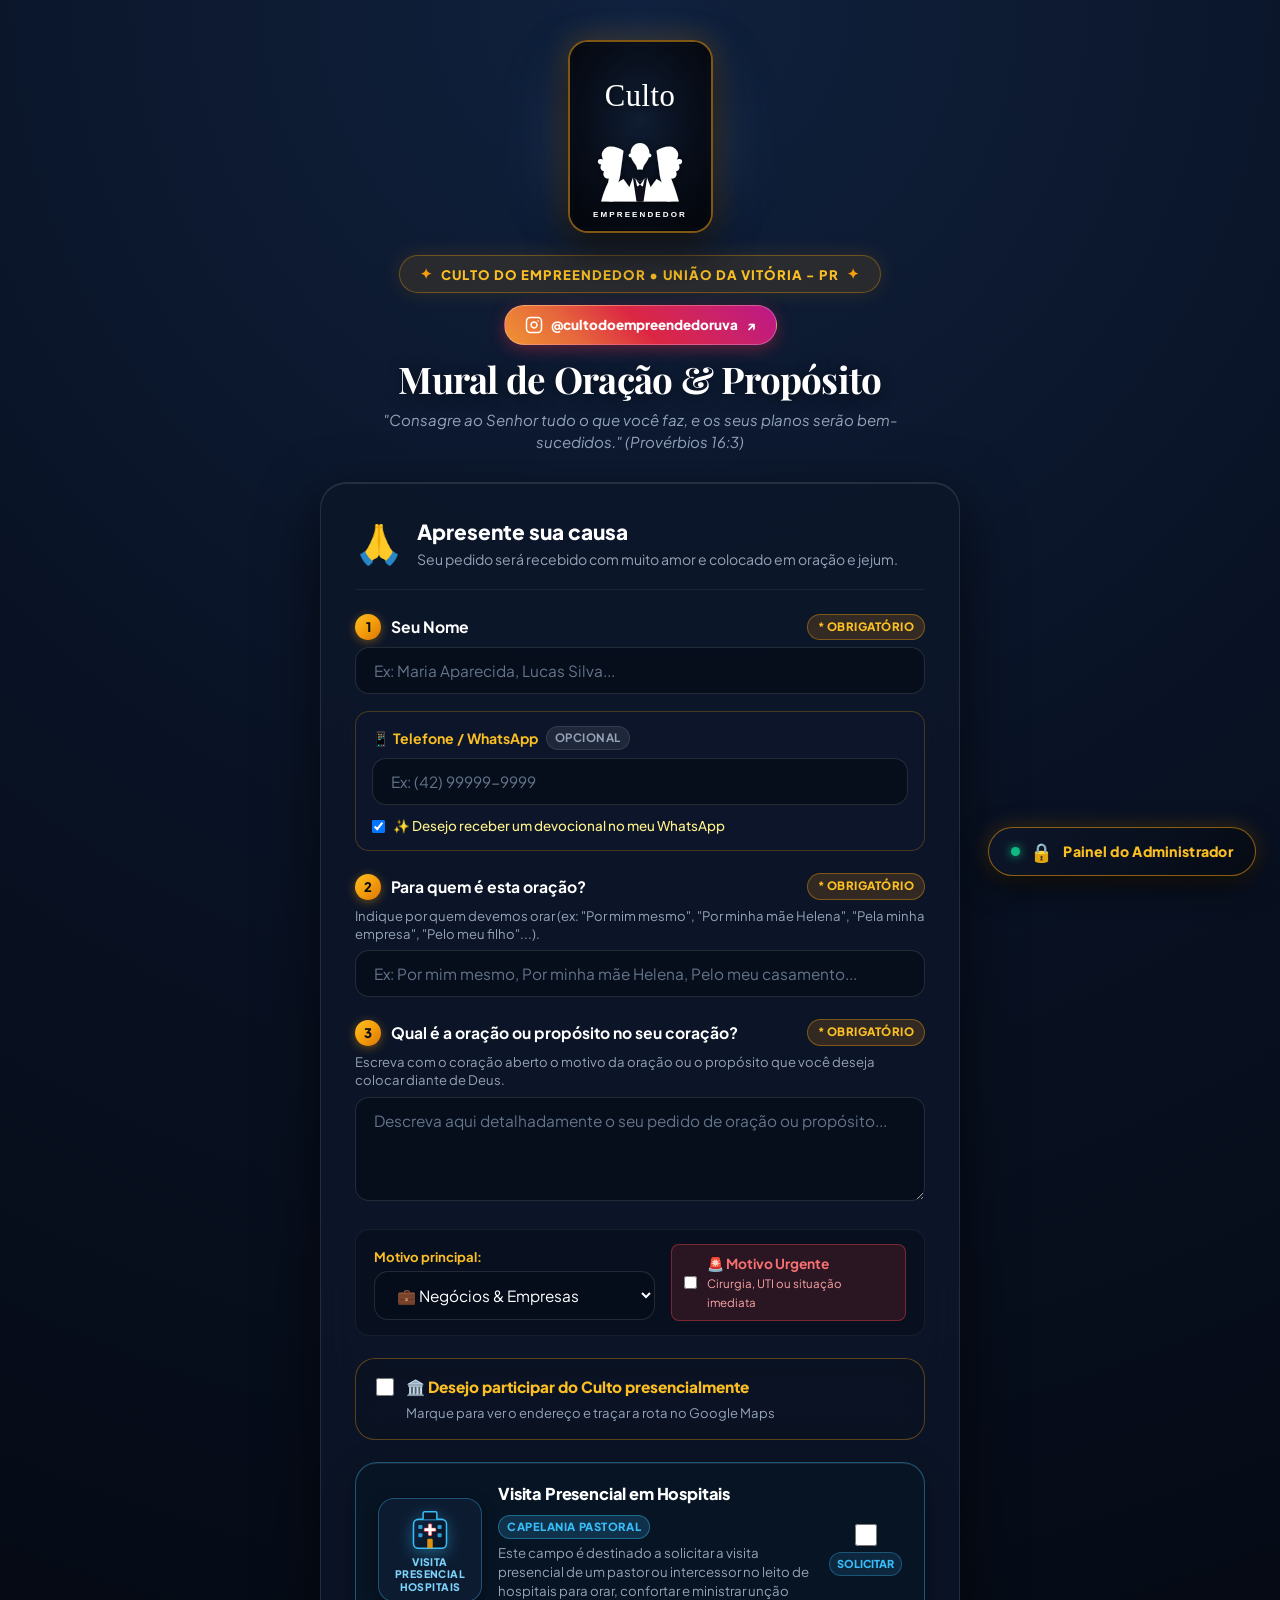
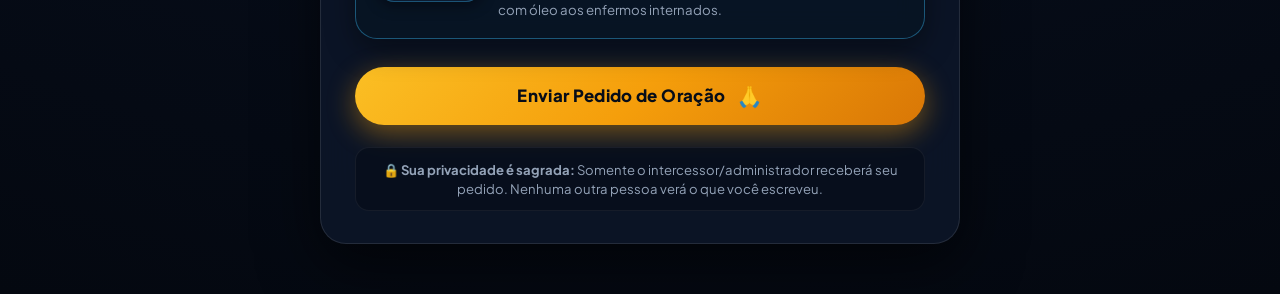
==== commit a2e45f81: "Add files via upload" ====
--- a/index.html
+++ b/index.html
@@ -71,9 +71,10 @@
           <label for="sender-name" class="field-label">
             <span class="label-number">1</span>
             <span>Seu Nome</span>
+            <span class="badge-mandatory">* Obrigatório</span>
           </label>
           <div class="input-wrap">
-            <input type="text" id="sender-name" placeholder="Ex: Maria Aparecida, Lucas Silva..." autocomplete="name">
+            <input type="text" id="sender-name" placeholder="Ex: Maria Aparecida, Lucas Silva..." autocomplete="name" required>
           </div>
 
           <!-- Opção de Telefone para receber Devocional (Opcional) -->
@@ -92,11 +93,6 @@
               <span>✨ Desejo receber um devocional no meu WhatsApp</span>
             </label>
           </div>
-
-          <label class="checkbox-inline">
-            <input type="checkbox" id="check-anon-sender">
-            <span>Prefiro não me identificar (Enviar como Anônimo)</span>
-          </label>
         </div>
 
         <!-- CAMPO 2: Para quem é a oração -->
@@ -104,15 +100,12 @@
           <label for="target-person" class="field-label">
             <span class="label-number">2</span>
             <span>Para quem é esta oração?</span>
-          </label>
-          <p class="field-help">Indique por quem devemos orar (ex: "Minha mãe Helena", "Meu filho", "Por mim mesmo" ou mantenha anônimo).</p>
+            <span class="badge-mandatory">* Obrigatório</span>
+          </label>
+          <p class="field-help">Indique por quem devemos orar (ex: "Por mim mesmo", "Por minha mãe Helena", "Pela minha empresa", "Pelo meu filho"...).</p>
           <div class="input-wrap">
-            <input type="text" id="target-person" placeholder="Ex: Por mim mesmo, Por minha mãe Helena, Pelo meu casamento...">
-          </div>
-          <label class="checkbox-inline">
-            <input type="checkbox" id="check-anon-target">
-            <span>Deixar a pessoa em segredo / Anônima</span>
-          </label>
+            <input type="text" id="target-person" placeholder="Ex: Por mim mesmo, Por minha mãe Helena, Pelo meu casamento..." required>
+          </div>
         </div>
 
         <!-- CAMPO 3: A Oração ou Propósito -->
@@ -120,10 +113,11 @@
           <label for="prayer-purpose" class="field-label">
             <span class="label-number">3</span>
             <span>Qual é a oração ou propósito no seu coração?</span>
-          </label>
-          <p class="field-help">Escreva com o coração aberto. Seja para cura de saúde, paz na família, porta de emprego ou consolo.</p>
+            <span class="badge-mandatory">* Obrigatório</span>
+          </label>
+          <p class="field-help">Escreva com o coração aberto o motivo da oração ou o propósito que você deseja colocar diante de Deus.</p>
           <div class="input-wrap">
-            <textarea id="prayer-purpose" rows="4" placeholder="Descreva aqui o motivo da oração ou o propósito que você deseja colocar diante de Deus..."></textarea>
+            <textarea id="prayer-purpose" rows="4" placeholder="Descreva aqui detalhadamente o seu pedido de oração ou propósito..." required></textarea>
           </div>
         </div>
 
@@ -417,19 +411,28 @@
       <button type="button" class="btn-new-submission" id="btn-new-submission">
         Enviar Outro Pedido de Oração
       </button>
+
+      <div class="conf-admin-shortcut">
+        <a href="admin.html" class="btn-conf-admin" title="Abrir painel administrativo para visualizar o pedido recebido">
+          <span>🔒 Abrir Meu Painel de Administrador</span>
+          <span>→</span>
+        </a>
+      </div>
     </div>
 
-    <!-- Footer com Link Discreto para o Administrador -->
+    <!-- Footer -->
     <footer class="public-footer">
       <p>Círculo de Intercessão • Todos os direitos reservados</p>
-      <div class="admin-access-link">
-        <a href="admin.html" title="Acesso restrito ao Administrador">
-          🔒 Acesso do Administrador / Painel
-        </a>
-      </div>
     </footer>
 
   </div>
+
+  <!-- Botão Flutuante Fixo do Painel do Administrador (Sempre visível no rodapé no canto direito) -->
+  <a href="admin.html" id="btn-floating-admin" class="btn-floating-admin" title="Abrir Painel do Administrador (Acesso com PIN)">
+    <span class="floating-admin-pulse"></span>
+    <span class="floating-admin-icon">🔒</span>
+    <span class="floating-admin-text">Painel do Administrador</span>
+  </a>
 
   <script src="pedir.js"></script>
 </body>
--- a/style.css
+++ b/style.css
@@ -2305,6 +2305,135 @@
 }
 
 /* ========================================================
+   Selos de Obrigatoriedade e Animação de Erro nos Campos
+   ======================================================== */
+.badge-mandatory {
+  margin-left: auto;
+  font-size: 0.72rem;
+  font-weight: 800;
+  color: #fbbf24;
+  background: rgba(245, 158, 11, 0.16);
+  padding: 3px 10px;
+  border-radius: 9999px;
+  border: 1px solid rgba(245, 158, 11, 0.4);
+  text-transform: uppercase;
+  letter-spacing: 0.04em;
+  display: inline-flex;
+  align-items: center;
+}
+
+.input-error-pulse {
+  border-color: #ef4444 !important;
+  box-shadow: 0 0 0 4px rgba(239, 68, 68, 0.35) !important;
+  animation: shakeInput 0.45s ease-in-out !important;
+}
+
+@keyframes shakeInput {
+  0%, 100% { transform: translateX(0); }
+  20%, 60% { transform: translateX(-6px); }
+  40%, 80% { transform: translateX(6px); }
+}
+
+/* Atalho para o Admin na Tela de Confirmação */
+.conf-admin-shortcut {
+  margin-top: 14px;
+  text-align: center;
+  width: 100%;
+}
+
+.btn-conf-admin {
+  display: inline-flex;
+  align-items: center;
+  justify-content: center;
+  gap: 10px;
+  background: rgba(245, 158, 11, 0.12);
+  border: 1.5px solid rgba(245, 158, 11, 0.45);
+  color: #fbbf24;
+  padding: 12px 22px;
+  border-radius: 9999px;
+  text-decoration: none;
+  font-weight: 800;
+  font-size: 0.88rem;
+  transition: all 0.25s ease;
+  box-shadow: 0 4px 14px rgba(0, 0, 0, 0.4);
+}
+
+.btn-conf-admin:hover {
+  background: rgba(245, 158, 11, 0.25);
+  border-color: #fbbf24;
+  color: #ffffff;
+  transform: translateY(-2px);
+  box-shadow: 0 6px 20px rgba(245, 158, 11, 0.3);
+}
+
+/* ========================================================
+   Botão Flutuante Fixo do Administrador (Canto Inferior Direito)
+   Sempre visível em qualquer ponto de rolagem da tela
+   ======================================================== */
+.btn-floating-admin {
+  position: fixed;
+  bottom: 24px;
+  right: 24px;
+  z-index: 9999;
+  display: inline-flex;
+  align-items: center;
+  gap: 10px;
+  background: linear-gradient(135deg, rgba(13, 23, 42, 0.96) 0%, rgba(6, 11, 20, 0.98) 100%);
+  border: 1.5px solid rgba(245, 158, 11, 0.55);
+  color: #fbbf24;
+  padding: 12px 22px;
+  border-radius: 9999px;
+  text-decoration: none;
+  font-family: var(--font-main);
+  font-size: 0.9rem;
+  font-weight: 800;
+  letter-spacing: 0.02em;
+  box-shadow: 0 10px 30px rgba(0, 0, 0, 0.75), 0 0 20px rgba(245, 158, 11, 0.25);
+  backdrop-filter: blur(14px);
+  -webkit-backdrop-filter: blur(14px);
+  transition: all 0.25s cubic-bezier(0.16, 1, 0.3, 1);
+  user-select: none;
+}
+
+.btn-floating-admin:hover {
+  transform: translateY(-3px) scale(1.03);
+  border-color: #fbbf24;
+  color: #ffffff;
+  background: linear-gradient(135deg, rgba(23, 38, 68, 0.98) 0%, rgba(10, 18, 34, 1) 100%);
+  box-shadow: 0 14px 40px rgba(0, 0, 0, 0.85), 0 0 30px rgba(245, 158, 11, 0.45);
+}
+
+.btn-floating-admin:active {
+  transform: scale(0.96) !important;
+}
+
+.floating-admin-pulse {
+  width: 9px;
+  height: 9px;
+  border-radius: 50%;
+  background: #10b981;
+  box-shadow: 0 0 10px #10b981;
+  animation: floatingPulse 2s infinite ease-in-out;
+  flex-shrink: 0;
+}
+
+@keyframes floatingPulse {
+  0%, 100% { transform: scale(1); opacity: 1; }
+  50% { transform: scale(1.35); opacity: 0.5; }
+}
+
+.floating-admin-icon {
+  font-size: 1.15rem;
+  line-height: 1;
+}
+
+.floating-admin-text {
+  font-size: 0.88rem;
+  font-weight: 800;
+  white-space: nowrap;
+}
+
+/* ========================================================
    SISTEMA DE RESPONSIVIDADE COMPLETO (DESKTOP & CELULAR)
    Otimizado para Computadores, Tablets e Smartphones
    ======================================================== */
@@ -2388,9 +2517,27 @@
 
   /* --- FORMULÁRIO PÚBLICO (index.html no Celular) --- */
   .public-container {
-    padding: 16px 12px 40px;
+    padding: 16px 12px max(85px, env(safe-area-inset-bottom, 85px));
     gap: 16px;
     width: 100%;
+  }
+
+  /* Botão Flutuante do Admin no Celular */
+  .btn-floating-admin {
+    bottom: max(16px, env(safe-area-inset-bottom, 16px));
+    right: 14px;
+    padding: 10px 16px;
+    font-size: 0.8rem;
+    gap: 7px;
+    box-shadow: 0 8px 24px rgba(0, 0, 0, 0.8);
+  }
+
+  .floating-admin-icon {
+    font-size: 1rem;
+  }
+
+  .floating-admin-text {
+    font-size: 0.8rem;
   }
 
   /* Logo Proporcional ao Celular */
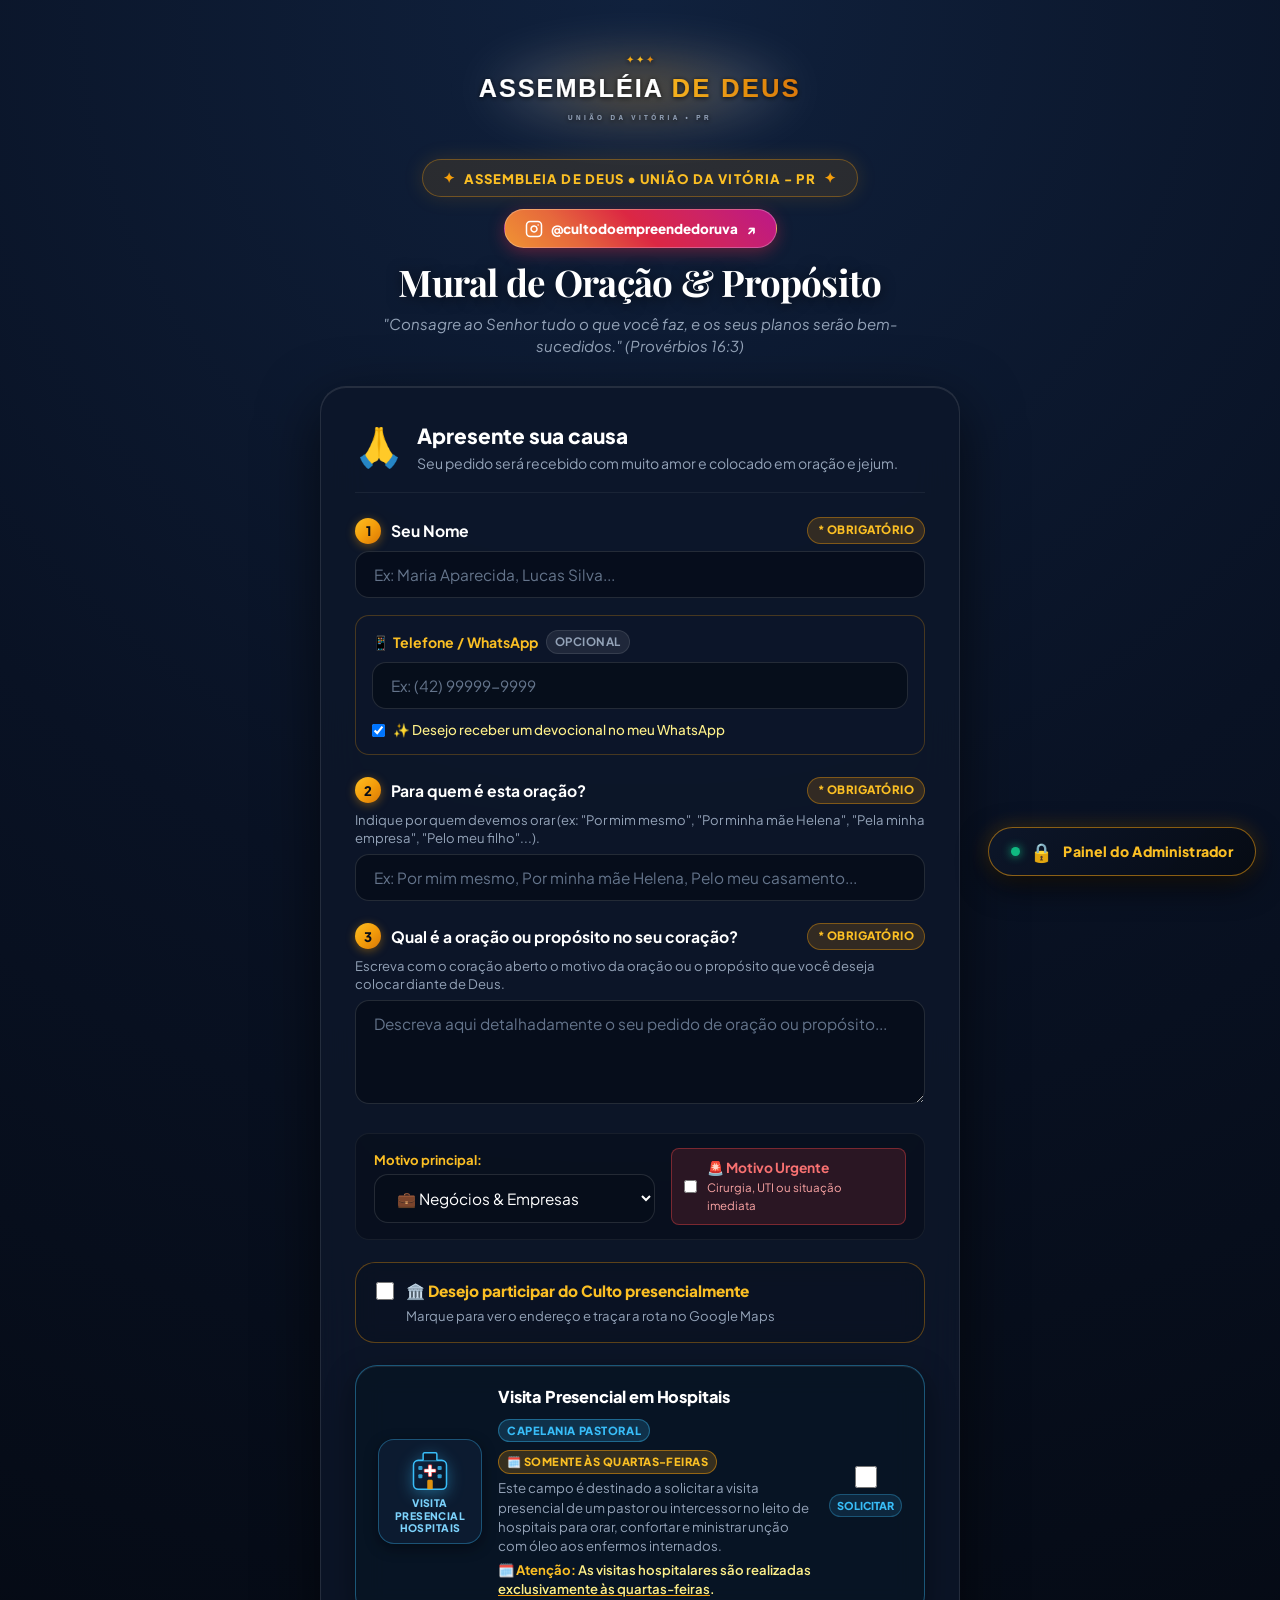
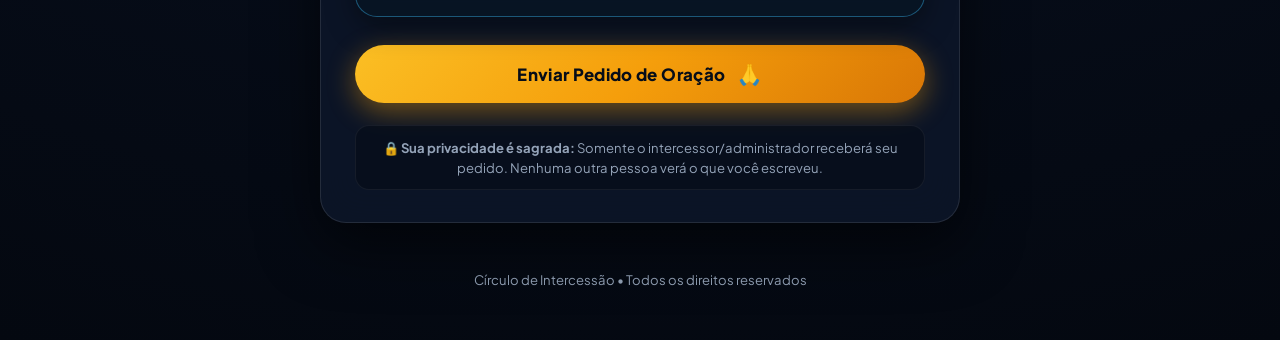
==== commit a5c9094e: "Add files via upload" ====
--- a/index.html
+++ b/index.html
@@ -24,12 +24,12 @@
       <div class="logo-wrapper">
         <div class="logo-glow-aura"></div>
         <img src="logo.svg" 
-             alt="Culto do Empreendedor - União da Vitória PR" 
+             alt="Igreja Evangélica Assembleia de Deus - União da Vitória PR" 
              class="culto-logo">
       </div>
       <div class="brand-badge">
         <span class="brand-star">✦</span>
-        <span class="brand-text">Culto do Empreendedor • União da Vitória - PR</span>
+        <span class="brand-text">Assembleia de Deus • União da Vitória - PR</span>
         <span class="brand-star">✦</span>
       </div>
 
@@ -231,9 +231,11 @@
               <div class="hospital-header-top">
                 <span class="hospital-title">Visita Presencial em Hospitais</span>
                 <span class="badge-capelania">Capelania Pastoral</span>
+                <span class="badge-wednesday">🗓️ Somente às Quartas-feiras</span>
               </div>
               <p class="hospital-desc">
                 Este campo é destinado a solicitar a visita presencial de um pastor ou intercessor no leito de hospitais para orar, confortar e ministrar unção com óleo aos enfermos internados.
+                <span class="hospital-day-highlight">🗓️ <strong>Atenção:</strong> As visitas hospitalares são realizadas <u>exclusivamente às quartas-feiras</u>.</span>
               </p>
             </div>
 
@@ -248,8 +250,84 @@
             <div class="hospital-info-banner">
               <strong>🕊️ Assistência Espiritual no Leito (Capelania):</strong><br>
               Nossa equipe pastoral realiza visitas hospitalares para orar pelo paciente e abençoar a família.
+
+              <!-- AVISO OFICIAL: DIAS DE VISITA -->
+              <div class="hospital-wednesday-notice">
+                🗓️ <strong>Observação Importante:</strong> As visitas hospitalares só podem ser realizadas <u>nas quartas-feiras</u> pela nossa equipe de pastores e obreiros.
+              </div>
+
               <div style="margin-top: 8px; padding: 8px 12px; background: rgba(56, 189, 248, 0.15); border-radius: 10px; border-left: 3px solid #38bdf8; font-size: 0.83rem; color: #e0f2fe; line-height: 1.4;">
                 ✨ <strong>Facilidade:</strong> Ao solicitar a visita hospitalar aqui embaixo, <u>não é necessário preencher o cadastro de cima</u>. Cuidaremos de tudo com base nos dados informados neste campo!
+              </div>
+
+              <!-- BLOCO DOS OBREIROS COM WHATSAPP DIRETO -->
+              <div class="obreiros-contact-box">
+                <div class="obreiros-box-header">
+                  <div class="obreiros-header-icon">📞</div>
+                  <div>
+                    <h4 class="obreiros-title">Telefone dos Nossos Obreiros (Capelania de Plantão):</h4>
+                    <p class="obreiros-subtitle">Fale direto pelo WhatsApp com o pastor ou presbítero responsável:</p>
+                  </div>
+                </div>
+
+                <div class="obreiros-cards-grid">
+                  <!-- Pastor Arnaldo -->
+                  <div class="obreiro-card">
+                    <div class="obreiro-info-col">
+                      <span class="obreiro-badge pastor">Pastor</span>
+                      <strong class="obreiro-name">Pastor Arnaldo</strong>
+                      <span class="obreiro-phone">📞 (42) 99822-1056</span>
+                    </div>
+                    <a href="https://wa.me/5542998221056?text=Ol%C3%A1%20Pastor%20Arnaldo%2C%20gostaria%20de%20solicitar%20uma%20visita%20hospitalar%20%2F%20apoio%20espiritual." 
+                       target="_blank" 
+                       rel="noopener noreferrer" 
+                       class="btn-whatsapp-obreiro"
+                       title="Chamar Pastor Arnaldo no WhatsApp">
+                      <svg class="wa-icon-svg" viewBox="0 0 24 24" width="16" height="16" fill="currentColor">
+                        <path d="M12.04 2c-5.46 0-9.91 4.45-9.91 9.91 0 1.75.46 3.45 1.32 4.95L2.05 22l5.25-1.38c1.45.79 3.08 1.21 4.74 1.21 5.46 0 9.91-4.45 9.91-9.91 0-2.65-1.03-5.14-2.9-7.01A9.816 9.816 0 0 0 12.04 2zm.01 18.06c-1.48 0-2.93-.4-4.2-1.15l-.3-.18-3.12.82.83-3.04-.2-.31a8.136 8.136 0 0 1-1.25-4.29c0-4.51 3.67-8.18 8.19-8.18 2.19 0 4.24.85 5.79 2.4 1.55 1.55 2.4 3.6 2.4 5.79 0 4.51-3.67 8.18-8.19 8.18zm4.49-6.13c-.25-.12-1.47-.72-1.7-.81-.23-.08-.39-.12-.56.12-.17.25-.64.81-.79.97-.14.17-.29.19-.54.06-.25-.12-1.05-.39-2-1.23-.74-.66-1.24-1.47-1.39-1.72-.14-.25-.02-.38.11-.5.11-.11.25-.29.37-.43.12-.14.17-.25.25-.41.08-.17.04-.31-.02-.43s-.56-1.34-.76-1.84c-.2-.48-.41-.42-.56-.43h-.48c-.17 0-.43.06-.66.31-.22.25-.86.84-.86 2.05s.88 2.38 1 2.55c.12.17 1.73 2.64 4.2 3.7.59.25 1.05.41 1.41.52.59.19 1.13.16 1.56.1.48-.07 1.47-.6 1.68-1.18.21-.58.21-1.07.15-1.18-.07-.12-.23-.19-.48-.31z"/>
+                      </svg>
+                      <span>WhatsApp</span>
+                    </a>
+                  </div>
+
+                  <!-- Presbítero Nilzom -->
+                  <div class="obreiro-card">
+                    <div class="obreiro-info-col">
+                      <span class="obreiro-badge presbitero">Presbítero</span>
+                      <strong class="obreiro-name">Presbítero Nilzom</strong>
+                      <span class="obreiro-phone">📞 (42) 99970-0880</span>
+                    </div>
+                    <a href="https://wa.me/5542999700880?text=Ol%C3%A1%20Presb%C3%ADtero%20Nilzom%2C%20gostaria%20de%20solicitar%20uma%20visita%20hospitalar%20%2F%20apoio%20espiritual." 
+                       target="_blank" 
+                       rel="noopener noreferrer" 
+                       class="btn-whatsapp-obreiro"
+                       title="Chamar Presbítero Nilzom no WhatsApp">
+                      <svg class="wa-icon-svg" viewBox="0 0 24 24" width="16" height="16" fill="currentColor">
+                        <path d="M12.04 2c-5.46 0-9.91 4.45-9.91 9.91 0 1.75.46 3.45 1.32 4.95L2.05 22l5.25-1.38c1.45.79 3.08 1.21 4.74 1.21 5.46 0 9.91-4.45 9.91-9.91 0-2.65-1.03-5.14-2.9-7.01A9.816 9.816 0 0 0 12.04 2zm.01 18.06c-1.48 0-2.93-.4-4.2-1.15l-.3-.18-3.12.82.83-3.04-.2-.31a8.136 8.136 0 0 1-1.25-4.29c0-4.51 3.67-8.18 8.19-8.18 2.19 0 4.24.85 5.79 2.4 1.55 1.55 2.4 3.6 2.4 5.79 0 4.51-3.67 8.18-8.19 8.18zm4.49-6.13c-.25-.12-1.47-.72-1.7-.81-.23-.08-.39-.12-.56.12-.17.25-.64.81-.79.97-.14.17-.29.19-.54.06-.25-.12-1.05-.39-2-1.23-.74-.66-1.24-1.47-1.39-1.72-.14-.25-.02-.38.11-.5.11-.11.25-.29.37-.43.12-.14.17-.25.25-.41.08-.17.04-.31-.02-.43s-.56-1.34-.76-1.84c-.2-.48-.41-.42-.56-.43h-.48c-.17 0-.43.06-.66.31-.22.25-.86.84-.86 2.05s.88 2.38 1 2.55c.12.17 1.73 2.64 4.2 3.7.59.25 1.05.41 1.41.52.59.19 1.13.16 1.56.1.48-.07 1.47-.6 1.68-1.18.21-.58.21-1.07.15-1.18-.07-.12-.23-.19-.48-.31z"/>
+                      </svg>
+                      <span>WhatsApp</span>
+                    </a>
+                  </div>
+
+                  <!-- Presbítero Moacir -->
+                  <div class="obreiro-card">
+                    <div class="obreiro-info-col">
+                      <span class="obreiro-badge presbitero">Presbítero</span>
+                      <strong class="obreiro-name">Presbítero Moacir</strong>
+                      <span class="obreiro-phone">📞 (42) 9995-6594</span>
+                    </div>
+                    <a href="https://wa.me/554299956594?text=Ol%C3%A1%20Presb%C3%ADtero%20Moacir%2C%20gostaria%20de%20solicitar%20uma%20visita%20hospitalar%20%2F%20apoio%20espiritual." 
+                       target="_blank" 
+                       rel="noopener noreferrer" 
+                       class="btn-whatsapp-obreiro"
+                       title="Chamar Presbítero Moacir no WhatsApp">
+                      <svg class="wa-icon-svg" viewBox="0 0 24 24" width="16" height="16" fill="currentColor">
+                        <path d="M12.04 2c-5.46 0-9.91 4.45-9.91 9.91 0 1.75.46 3.45 1.32 4.95L2.05 22l5.25-1.38c1.45.79 3.08 1.21 4.74 1.21 5.46 0 9.91-4.45 9.91-9.91 0-2.65-1.03-5.14-2.9-7.01A9.816 9.816 0 0 0 12.04 2zm.01 18.06c-1.48 0-2.93-.4-4.2-1.15l-.3-.18-3.12.82.83-3.04-.2-.31a8.136 8.136 0 0 1-1.25-4.29c0-4.51 3.67-8.18 8.19-8.18 2.19 0 4.24.85 5.79 2.4 1.55 1.55 2.4 3.6 2.4 5.79 0 4.51-3.67 8.18-8.19 8.18zm4.49-6.13c-.25-.12-1.47-.72-1.7-.81-.23-.08-.39-.12-.56.12-.17.25-.64.81-.79.97-.14.17-.29.19-.54.06-.25-.12-1.05-.39-2-1.23-.74-.66-1.24-1.47-1.39-1.72-.14-.25-.02-.38.11-.5.11-.11.25-.29.37-.43.12-.14.17-.25.25-.41.08-.17.04-.31-.02-.43s-.56-1.34-.76-1.84c-.2-.48-.41-.42-.56-.43h-.48c-.17 0-.43.06-.66.31-.22.25-.86.84-.86 2.05s.88 2.38 1 2.55c.12.17 1.73 2.64 4.2 3.7.59.25 1.05.41 1.41.52.59.19 1.13.16 1.56.1.48-.07 1.47-.6 1.68-1.18.21-.58.21-1.07.15-1.18-.07-.12-.23-.19-.48-.31z"/>
+                      </svg>
+                      <span>WhatsApp</span>
+                    </a>
+                  </div>
+                </div>
               </div>
             </div>
 
@@ -312,9 +390,9 @@
                   <span>OBSERVAÇÃO:</span>
                   <span class="badge-optional">Opcional</span>
                 </label>
-                <input type="text" id="hosp-visit-notes" class="hosp-input" placeholder="Ex: Observações gerais, detalhes sobre o paciente, horários preferenciais...">
+                <input type="text" id="hosp-visit-notes" class="hosp-input" placeholder="Ex: Detalhes sobre o paciente, horários preferenciais para quarta-feira...">
                 <span class="hosp-privacy-tag">
-                  🔒 Informações mantidas em absoluto sigilo pastoral e utilizadas exclusivamente para agendar a visita.
+                  🗓️ <strong>Dia de Visitas:</strong> Quartas-feiras • 🔒 Informações mantidas em absoluto sigilo pastoral.
                 </span>
               </div>
 
@@ -366,7 +444,7 @@
         <cite>— Números 6:24-26</cite>
       </div>
 
-      <!-- Convite Presencial e Mapa na Confirmação -->
+      <!-- Convite Presencial na Confirmação -->
       <div class="conf-church-location">
         <div class="conf-loc-icon">🏛️</div>
         <div class="conf-loc-content">
@@ -375,25 +453,12 @@
             <strong>Igreja Assembleia de Deus • Templo Sede</strong><br>
             Rua Ipiranga, 357 — Centro, União da Vitória - PR
           </p>
-          <div class="conf-loc-buttons">
-            <a href="https://maps.google.com/?q=Rua+Ipiranga,+357+-+Centro,+União+da+Vitória+-+PR" 
-               target="_blank" 
-               rel="noopener noreferrer" 
-               class="btn-maps-link small"
-               title="Abrir no Google Maps">
-              <span>📍 Google Maps</span>
-              <span class="maps-arrow">↗</span>
-            </a>
-            <a href="https://www.instagram.com/cultodoempreendedoruva/" 
-               target="_blank" 
-               rel="noopener noreferrer" 
-               class="btn-instagram-secondary small"
-               title="Seguir @cultodoempreendedoruva no Instagram">
-              <span>📸 @cultodoempreendedoruva</span>
-              <span class="maps-arrow">↗</span>
-            </a>
-          </div>
-        </div>
+          <p class="conf-loc-invite-sub">
+            Participe dos nossos cultos e receba uma palavra e oração pastoral para você, sua família e seus negócios.
+          </p>
+        </div>
+      </div>
+
       <!-- Alerta de Confirmação da Visita Hospitalar -->
       <div id="conf-hosp-box" class="conf-church-location hidden" style="border-color: rgba(56, 189, 248, 0.5); background: rgba(8, 24, 44, 0.8);">
         <div class="conf-loc-icon">🏥</div>
@@ -402,21 +467,61 @@
           <p class="conf-loc-address" style="color: #cbd5e1;">
             Nossa equipe de assistência pastoral e capelania entrará em contato com o acompanhante para confirmar os horários de visitação no hospital.
           </p>
+          <div style="margin-top: 6px; padding: 7px 12px; background: rgba(245, 158, 11, 0.15); border-left: 3px solid #f59e0b; border-radius: 8px; font-size: 0.82rem; color: #fef08a;">
+            🗓️ <strong>Atenção:</strong> Lembramos que as visitas hospitalares são realizadas <u>exclusivamente às quartas-feiras</u>.
+          </div>
           <div style="font-size: 0.82rem; color: #7dd3fc; margin-top: 6px; padding: 8px 12px; background: rgba(56, 189, 248, 0.1); border-radius: 8px; border: 1px dashed rgba(56, 189, 248, 0.3);">
             <span id="conf-hosp-summary">—</span>
           </div>
         </div>
       </div>
 
-      <button type="button" class="btn-new-submission" id="btn-new-submission">
-        Enviar Outro Pedido de Oração
-      </button>
-
-      <div class="conf-admin-shortcut">
-        <a href="admin.html" class="btn-conf-admin" title="Abrir painel administrativo para visualizar o pedido recebido">
-          <span>🔒 Abrir Meu Painel de Administrador</span>
-          <span>→</span>
-        </a>
+      <!-- Painel de Ações Coordenadas e Simétricas -->
+      <div class="conf-coordinated-actions">
+        <!-- Linha Superior: 2 Botões de Conexão Simétricos (Google Maps e Instagram Oficial) -->
+        <div class="conf-buttons-row-dual">
+          <!-- 1. Google Maps -->
+          <a href="https://maps.google.com/?q=Rua+Ipiranga,+357+-+Centro,+União+da+Vitória+-+PR" 
+             target="_blank" 
+             rel="noopener noreferrer" 
+             class="btn-conf-sym btn-conf-sym-maps"
+             title="Abrir rota no Google Maps para o Templo Sede em União da Vitória - PR">
+            <span class="sym-btn-icon">📍</span>
+            <div class="sym-btn-text-group">
+              <span class="sym-btn-sub">Localização</span>
+              <strong class="sym-btn-title">Google Maps</strong>
+            </div>
+            <span class="sym-btn-arrow">↗</span>
+          </a>
+
+          <!-- 2. Instagram Culto do Empreendedor -->
+          <a href="https://www.instagram.com/cultodoempreendedoruva/" 
+             target="_blank" 
+             rel="noopener noreferrer" 
+             class="btn-conf-sym btn-conf-sym-insta"
+             title="Siga o perfil oficial @cultodoempreendedoruva no Instagram">
+            <svg class="sym-btn-icon insta-svg-sym" viewBox="0 0 24 24" width="20" height="20" fill="none" stroke="currentColor" stroke-width="2" stroke-linecap="round" stroke-linejoin="round">
+              <rect x="2" y="2" width="20" height="20" rx="5" ry="5"></rect>
+              <path d="M16 11.37A4 4 0 1 1 12.63 8 4 4 0 0 1 16 11.37z"></path>
+              <line x1="17.5" y1="6.5" x2="17.51" y2="6.5"></line>
+            </svg>
+            <div class="sym-btn-text-group">
+              <span class="sym-btn-sub">Instagram Oficial</span>
+              <strong class="sym-btn-title">@cultodoempreendedoruva</strong>
+            </div>
+            <span class="sym-btn-arrow">↗</span>
+          </a>
+        </div>
+
+        <!-- Linha Inferior: Botão Principal de Enviar Outro Pedido -->
+        <button type="button" class="btn-conf-sym btn-conf-sym-submit" id="btn-new-submission" title="Preencher e enviar outro pedido de oração">
+          <span class="sym-btn-icon">🕊️</span>
+          <div class="sym-btn-text-group">
+            <span class="sym-btn-sub">Apresentar Outra Causa</span>
+            <strong class="sym-btn-title">Enviar Outro Pedido de Oração</strong>
+          </div>
+          <span class="sym-btn-arrow">↺</span>
+        </button>
       </div>
     </div>
 
@@ -428,7 +533,7 @@
   </div>
 
   <!-- Botão Flutuante Fixo do Painel do Administrador (Sempre visível no rodapé no canto direito) -->
-  <a href="admin.html" id="btn-floating-admin" class="btn-floating-admin" title="Abrir Painel do Administrador (Acesso com PIN)">
+  <a href="admin.html" id="btn-floating-admin" class="btn-floating-admin" title="Painel do Administrador (Acesso Restrito)">
     <span class="floating-admin-pulse"></span>
     <span class="floating-admin-icon">🔒</span>
     <span class="floating-admin-text">Painel do Administrador</span>
--- a/style.css
+++ b/style.css
@@ -122,50 +122,52 @@
 
 .logo-glow-aura {
   position: absolute;
-  width: 170px;
-  height: 220px;
-  border-radius: 30px;
-  background: radial-gradient(circle, rgba(245, 158, 11, 0.45) 0%, rgba(59, 130, 246, 0.25) 55%, transparent 75%);
-  filter: blur(28px);
+  width: 320px;
+  height: 90px;
+  border-radius: 50px;
+  background: radial-gradient(ellipse, rgba(245, 158, 11, 0.35) 0%, rgba(255, 255, 255, 0.15) 50%, transparent 75%);
+  filter: blur(22px);
   animation: auraPulse 4s infinite ease-in-out;
   pointer-events: none;
 }
 
 .logo-glow-aura.small {
-  width: 120px;
-  height: 150px;
-  filter: blur(20px);
+  width: 240px;
+  height: 70px;
+  border-radius: 40px;
+  filter: blur(16px);
 }
 
 @keyframes auraPulse {
   0%, 100% {
     opacity: 0.5;
-    transform: scale(0.95);
+    transform: scale(0.96);
   }
   50% {
-    opacity: 0.95;
-    transform: scale(1.06);
+    opacity: 0.9;
+    transform: scale(1.04);
   }
 }
 
 .culto-logo {
-  width: 145px;
+  width: 340px;
+  max-width: 90vw;
   height: auto;
-  aspect-ratio: 3/4;
-  border-radius: 20px;
-  object-fit: cover;
-  border: 2px solid rgba(245, 158, 11, 0.5);
-  box-shadow: 0 16px 40px rgba(0, 0, 0, 0.8), 0 0 30px rgba(245, 158, 11, 0.28);
+  aspect-ratio: 7 / 2;
+  border-radius: 14px;
+  object-fit: contain;
+  border: none;
+  box-shadow: none;
   position: relative;
   z-index: 2;
-  background: #080e1a;
-  transition: transform 0.3s cubic-bezier(0.16, 1, 0.3, 1), box-shadow 0.3s;
+  background: transparent;
+  display: block;
+  transition: transform 0.3s cubic-bezier(0.16, 1, 0.3, 1), filter 0.3s;
 }
 
 .culto-logo:hover {
-  transform: translateY(-4px) scale(1.02);
-  border-color: #f59e0b;
-  box-shadow: 0 20px 50px rgba(0, 0, 0, 0.9), 0 0 45px rgba(245, 158, 11, 0.45);
+  transform: translateY(-2px) scale(1.02);
+  filter: drop-shadow(0 6px 16px rgba(245, 158, 11, 0.3));
 }
 
 /* Badge Oficial */
@@ -886,23 +888,214 @@
   color: var(--gold);
 }
 
+/* ========================================================
+   Painel de Ações Coordenadas e Simétricas na Confirmação
+   (Google Maps, Instagram @cultodoempreendedoruva e Novo Envio)
+   ======================================================== */
+.conf-coordinated-actions {
+  width: 100%;
+  max-width: 520px;
+  display: flex;
+  flex-direction: column;
+  gap: 12px;
+  margin-top: 10px;
+}
+
+/* Linha com 2 Botões de Conexão Simétricos (50% / 50%) */
+.conf-buttons-row-dual {
+  display: grid;
+  grid-template-columns: 1fr 1fr;
+  gap: 12px;
+  width: 100%;
+}
+
+/* Base Comum dos Botões Simétricos */
+.btn-conf-sym {
+  display: flex;
+  align-items: center;
+  justify-content: space-between;
+  padding: 12px 16px;
+  min-height: 58px;
+  border-radius: 16px;
+  text-decoration: none;
+  font-family: inherit;
+  font-size: 0.9rem;
+  cursor: pointer;
+  transition: all 0.25s cubic-bezier(0.16, 1, 0.3, 1);
+  box-sizing: border-box;
+  text-align: left;
+  border: 1.5px solid transparent;
+  position: relative;
+  overflow: hidden;
+  user-select: none;
+}
+
+.btn-conf-sym:active {
+  transform: scale(0.97) !important;
+}
+
+.sym-btn-icon {
+  display: flex;
+  align-items: center;
+  justify-content: center;
+  width: 36px;
+  height: 36px;
+  border-radius: 10px;
+  font-size: 1.25rem;
+  flex-shrink: 0;
+  transition: transform 0.25s ease;
+}
+
+.insta-svg-sym {
+  stroke: #ffffff;
+  width: 20px;
+  height: 20px;
+}
+
+.sym-btn-text-group {
+  display: flex;
+  flex-direction: column;
+  flex: 1;
+  min-width: 0;
+  margin: 0 10px;
+  line-height: 1.25;
+}
+
+.sym-btn-sub {
+  font-size: 0.68rem;
+  text-transform: uppercase;
+  letter-spacing: 0.05em;
+  font-weight: 700;
+  opacity: 0.85;
+}
+
+.sym-btn-title {
+  font-size: 0.86rem;
+  font-weight: 800;
+  white-space: nowrap;
+  overflow: hidden;
+  text-overflow: ellipsis;
+}
+
+.sym-btn-arrow {
+  font-size: 1rem;
+  opacity: 0.6;
+  transition: all 0.25s ease;
+  flex-shrink: 0;
+}
+
+.btn-conf-sym:hover .sym-btn-arrow {
+  opacity: 1;
+  transform: translate(2px, -2px);
+}
+
+.btn-conf-sym:hover .sym-btn-icon {
+  transform: scale(1.08);
+}
+
+/* 1. Botão Simétrico Google Maps */
+.btn-conf-sym-maps {
+  background: rgba(37, 99, 235, 0.12);
+  border-color: rgba(59, 130, 246, 0.45);
+  color: #ffffff;
+  box-shadow: 0 4px 16px rgba(37, 99, 235, 0.15);
+}
+
+.btn-conf-sym-maps .sym-btn-icon {
+  background: rgba(59, 130, 246, 0.2);
+}
+
+.btn-conf-sym-maps .sym-btn-sub {
+  color: #93c5fd;
+}
+
+.btn-conf-sym-maps .sym-btn-title {
+  color: #ffffff;
+}
+
+.btn-conf-sym-maps:hover {
+  background: rgba(37, 99, 235, 0.25);
+  border-color: #60a5fa;
+  transform: translateY(-2px);
+  box-shadow: 0 8px 24px rgba(37, 99, 235, 0.35);
+}
+
+/* 2. Botão Simétrico Instagram Culto do Empreendedor */
+.btn-conf-sym-insta {
+  background: linear-gradient(135deg, rgba(240, 148, 51, 0.12) 0%, rgba(220, 39, 67, 0.14) 50%, rgba(188, 24, 136, 0.12) 100%);
+  border-color: rgba(225, 48, 108, 0.45);
+  color: #ffffff;
+  box-shadow: 0 4px 16px rgba(220, 39, 67, 0.18);
+}
+
+.btn-conf-sym-insta .sym-btn-icon {
+  background: linear-gradient(135deg, rgba(240, 148, 51, 0.35) 0%, rgba(220, 39, 67, 0.35) 100%);
+}
+
+.btn-conf-sym-insta .sym-btn-sub {
+  color: #f472b6;
+}
+
+.btn-conf-sym-insta .sym-btn-title {
+  color: #ffffff;
+}
+
+.btn-conf-sym-insta:hover {
+  background: linear-gradient(135deg, rgba(240, 148, 51, 0.25) 0%, rgba(220, 39, 67, 0.3) 50%, rgba(188, 24, 136, 0.25) 100%);
+  border-color: #ec4899;
+  transform: translateY(-2px);
+  box-shadow: 0 8px 24px rgba(220, 39, 67, 0.38);
+}
+
+/* 3. Botão Principal Simétrico: Enviar Outro Pedido (Full Width) */
+.btn-conf-sym-submit {
+  width: 100%;
+  background: linear-gradient(135deg, rgba(245, 158, 11, 0.14) 0%, rgba(217, 119, 6, 0.14) 100%);
+  border-color: rgba(245, 158, 11, 0.5);
+  color: #fbbf24;
+  box-shadow: 0 4px 18px rgba(245, 158, 11, 0.16);
+}
+
+.btn-conf-sym-submit .sym-btn-icon {
+  background: rgba(245, 158, 11, 0.2);
+}
+
+.btn-conf-sym-submit .sym-btn-sub {
+  color: #fde68a;
+}
+
+.btn-conf-sym-submit .sym-btn-title {
+  color: #fbbf24;
+}
+
+.btn-conf-sym-submit:hover {
+  background: linear-gradient(135deg, #fbbf24 0%, #f59e0b 50%, #d97706 100%);
+  border-color: #fbbf24;
+  color: #070d18;
+  transform: translateY(-2px);
+  box-shadow: 0 10px 30px rgba(245, 158, 11, 0.45);
+}
+
+.btn-conf-sym-submit:hover .sym-btn-icon {
+  background: rgba(7, 13, 24, 0.2);
+}
+
+.btn-conf-sym-submit:hover .sym-btn-sub {
+  color: #451a03;
+}
+
+.btn-conf-sym-submit:hover .sym-btn-title {
+  color: #070d18;
+}
+
+.btn-conf-sym-submit:hover .sym-btn-arrow {
+  color: #070d18;
+  transform: rotate(180deg);
+}
+
+/* Suporte legado se btn-new-submission for chamado isoladamente */
 .btn-new-submission {
-  background: transparent;
-  border: 1.5px solid rgba(255, 255, 255, 0.2);
-  color: #ffffff;
-  font-family: inherit;
-  font-size: 0.95rem;
-  font-weight: 700;
-  padding: 12px 28px;
-  border-radius: var(--radius-full);
-  cursor: pointer;
-  transition: all 0.2s;
-  margin-top: 8px;
-}
-
-.btn-new-submission:hover {
-  background: rgba(255, 255, 255, 0.1);
-  border-color: #ffffff;
+  display: none;
 }
 
 .public-footer {
@@ -965,16 +1158,19 @@
 }
 
 .admin-login-logo {
-  width: 105px;
+  width: 260px;
+  max-width: 90%;
   height: auto;
-  aspect-ratio: 3/4;
-  border-radius: 16px;
-  object-fit: cover;
-  border: 2px solid rgba(245, 158, 11, 0.5);
-  box-shadow: 0 10px 30px rgba(0, 0, 0, 0.7), 0 0 20px rgba(245, 158, 11, 0.25);
+  aspect-ratio: 7 / 2;
+  border-radius: 12px;
+  object-fit: contain;
+  border: none;
+  box-shadow: none;
   position: relative;
   z-index: 2;
-  background: #080e1a;
+  background: transparent;
+  display: block;
+  margin: 0 auto;
 }
 
 .login-title {
@@ -1077,14 +1273,15 @@
 }
 
 .admin-brand-logo {
-  width: 46px;
+  width: 140px;
+  max-width: 45vw;
   height: auto;
-  aspect-ratio: 3/4;
-  border-radius: 8px;
-  object-fit: cover;
-  border: 1.5px solid var(--gold);
-  box-shadow: 0 2px 10px rgba(245, 158, 11, 0.3);
-  background: #080e1a;
+  aspect-ratio: 7 / 2;
+  border-radius: 6px;
+  object-fit: contain;
+  border: none;
+  background: transparent;
+  display: block;
 }
 
 .admin-title {
@@ -1837,10 +2034,41 @@
   letter-spacing: 0.05em;
 }
 
+.badge-wednesday {
+  background: rgba(245, 158, 11, 0.2);
+  color: #fbbf24;
+  border: 1px solid rgba(245, 158, 11, 0.5);
+  font-size: 0.7rem;
+  font-weight: 800;
+  text-transform: uppercase;
+  padding: 2px 8px;
+  border-radius: 9999px;
+  letter-spacing: 0.04em;
+  display: inline-flex;
+  align-items: center;
+  gap: 4px;
+}
+
 .hospital-desc {
   font-size: 0.83rem;
   color: #94a3b8;
   line-height: 1.45;
+}
+
+.hospital-day-highlight {
+  display: block;
+  margin-top: 5px;
+  color: #fef08a;
+  font-weight: 600;
+  font-size: 0.82rem;
+}
+
+.hospital-day-highlight strong {
+  color: #fbbf24;
+}
+
+.hospital-day-highlight u {
+  text-decoration-color: #f59e0b;
 }
 
 .hospital-checkbox-wrap {
@@ -1892,6 +2120,166 @@
 
 .hospital-info-banner strong {
   color: #38bdf8;
+}
+
+.hospital-wednesday-notice {
+  margin-top: 10px;
+  padding: 10px 14px;
+  background: rgba(245, 158, 11, 0.14);
+  border: 1px solid rgba(245, 158, 11, 0.45);
+  border-left: 4px solid #f59e0b;
+  border-radius: 10px;
+  font-size: 0.85rem;
+  color: #fef3c7;
+  line-height: 1.45;
+  box-shadow: 0 2px 10px rgba(0, 0, 0, 0.25);
+}
+
+.hospital-wednesday-notice strong {
+  color: #fbbf24 !important;
+}
+
+.hospital-wednesday-notice u {
+  text-decoration-color: #f59e0b;
+  font-weight: 800;
+}
+
+/* ====================================================
+   Bloco dos Obreiros na Capelania / Visita Hospitalar
+   ==================================================== */
+.obreiros-contact-box {
+  margin-top: 14px;
+  padding: 14px 16px;
+  background: rgba(7, 18, 36, 0.85);
+  border: 1px solid rgba(56, 189, 248, 0.35);
+  border-radius: 14px;
+  box-shadow: 0 4px 16px rgba(0, 0, 0, 0.35);
+}
+
+.obreiros-box-header {
+  display: flex;
+  align-items: flex-start;
+  gap: 10px;
+  margin-bottom: 12px;
+}
+
+.obreiros-header-icon {
+  font-size: 1.4rem;
+  line-height: 1;
+}
+
+.obreiros-title {
+  margin: 0;
+  font-size: 0.92rem;
+  font-weight: 800;
+  color: #38bdf8;
+  letter-spacing: -0.01em;
+}
+
+.obreiros-subtitle {
+  margin: 3px 0 0 0;
+  font-size: 0.78rem;
+  color: #94a3b8;
+  line-height: 1.35;
+}
+
+.obreiros-cards-grid {
+  display: grid;
+  grid-template-columns: repeat(3, 1fr);
+  gap: 10px;
+}
+
+.obreiro-card {
+  background: rgba(15, 30, 52, 0.75);
+  border: 1px solid rgba(56, 189, 248, 0.25);
+  border-radius: 12px;
+  padding: 10px 12px;
+  display: flex;
+  flex-direction: column;
+  justify-content: space-between;
+  gap: 10px;
+  transition: all 0.2s ease;
+}
+
+.obreiro-card:hover {
+  background: rgba(20, 42, 74, 0.85);
+  border-color: rgba(56, 189, 248, 0.5);
+  transform: translateY(-2px);
+  box-shadow: 0 4px 14px rgba(14, 165, 233, 0.2);
+}
+
+.obreiro-info-col {
+  display: flex;
+  flex-direction: column;
+  gap: 3px;
+}
+
+.obreiro-badge {
+  display: inline-block;
+  align-self: flex-start;
+  font-size: 0.65rem;
+  font-weight: 800;
+  text-transform: uppercase;
+  padding: 2px 7px;
+  border-radius: 9999px;
+  letter-spacing: 0.04em;
+}
+
+.obreiro-badge.pastor {
+  background: rgba(245, 158, 11, 0.2);
+  color: #fbbf24;
+  border: 1px solid rgba(245, 158, 11, 0.4);
+}
+
+.obreiro-badge.presbitero {
+  background: rgba(56, 189, 248, 0.18);
+  color: #7dd3fc;
+  border: 1px solid rgba(56, 189, 248, 0.35);
+}
+
+.obreiro-name {
+  font-size: 0.88rem;
+  font-weight: 800;
+  color: #ffffff;
+  line-height: 1.25;
+}
+
+.obreiro-phone {
+  font-size: 0.78rem;
+  color: #cbd5e1;
+  font-weight: 600;
+}
+
+.btn-whatsapp-obreiro {
+  display: inline-flex;
+  align-items: center;
+  justify-content: center;
+  gap: 6px;
+  background: linear-gradient(135deg, #25d366 0%, #16a34a 100%);
+  color: #ffffff;
+  font-size: 0.78rem;
+  font-weight: 800;
+  text-decoration: none;
+  padding: 8px 12px;
+  border-radius: 9999px;
+  box-shadow: 0 2px 8px rgba(37, 211, 102, 0.35);
+  transition: all 0.2s cubic-bezier(0.16, 1, 0.3, 1);
+  border: 1px solid rgba(255, 255, 255, 0.2);
+}
+
+.btn-whatsapp-obreiro:hover {
+  background: linear-gradient(135deg, #22c55e 0%, #15803d 100%);
+  transform: translateY(-1px);
+  box-shadow: 0 4px 14px rgba(37, 211, 102, 0.55);
+  color: #ffffff;
+}
+
+.btn-whatsapp-obreiro:active {
+  transform: scale(0.96) !important;
+}
+
+.wa-icon-svg {
+  flex-shrink: 0;
 }
 
 .hospital-grid-fields {
@@ -2332,38 +2720,6 @@
   0%, 100% { transform: translateX(0); }
   20%, 60% { transform: translateX(-6px); }
   40%, 80% { transform: translateX(6px); }
-}
-
-/* Atalho para o Admin na Tela de Confirmação */
-.conf-admin-shortcut {
-  margin-top: 14px;
-  text-align: center;
-  width: 100%;
-}
-
-.btn-conf-admin {
-  display: inline-flex;
-  align-items: center;
-  justify-content: center;
-  gap: 10px;
-  background: rgba(245, 158, 11, 0.12);
-  border: 1.5px solid rgba(245, 158, 11, 0.45);
-  color: #fbbf24;
-  padding: 12px 22px;
-  border-radius: 9999px;
-  text-decoration: none;
-  font-weight: 800;
-  font-size: 0.88rem;
-  transition: all 0.25s ease;
-  box-shadow: 0 4px 14px rgba(0, 0, 0, 0.4);
-}
-
-.btn-conf-admin:hover {
-  background: rgba(245, 158, 11, 0.25);
-  border-color: #fbbf24;
-  color: #ffffff;
-  transform: translateY(-2px);
-  box-shadow: 0 6px 20px rgba(245, 158, 11, 0.3);
 }
 
 /* ========================================================
@@ -2546,13 +2902,17 @@
   }
 
   .culto-logo {
-    width: 112px;
-    height: 112px;
+    width: 270px;
+    max-width: 92vw;
+    aspect-ratio: 7 / 2;
+    height: auto;
+    object-fit: contain;
   }
 
   .logo-glow-aura {
-    width: 120px;
-    height: 120px;
+    width: 260px;
+    height: 70px;
+    border-radius: 40px;
   }
 
   .brand-badge {
@@ -2748,6 +3108,24 @@
     padding-top: 14px;
   }
 
+  /* Bloco de Obreiros no Celular */
+  .obreiros-cards-grid {
+    grid-template-columns: 1fr;
+    gap: 8px;
+  }
+
+  .obreiro-card {
+    flex-direction: row;
+    align-items: center;
+    justify-content: space-between;
+    padding: 10px 12px;
+  }
+
+  .btn-whatsapp-obreiro {
+    padding: 8px 14px;
+    flex-shrink: 0;
+  }
+
   /* Cartão de Urgência */
   .urgency-toggle-card {
     padding: 12px;
@@ -2794,6 +3172,26 @@
 
   .conf-detail-box {
     padding: 14px;
+    font-size: 0.84rem;
+  }
+
+  /* Ações Coordenadas e Simétricas da Confirmação no Celular */
+  .conf-coordinated-actions {
+    gap: 10px;
+    margin-top: 8px;
+  }
+
+  .conf-buttons-row-dual {
+    grid-template-columns: 1fr;
+    gap: 10px;
+  }
+
+  .btn-conf-sym {
+    padding: 12px 14px;
+    min-height: 54px;
+  }
+
+  .sym-btn-title {
     font-size: 0.84rem;
   }
 
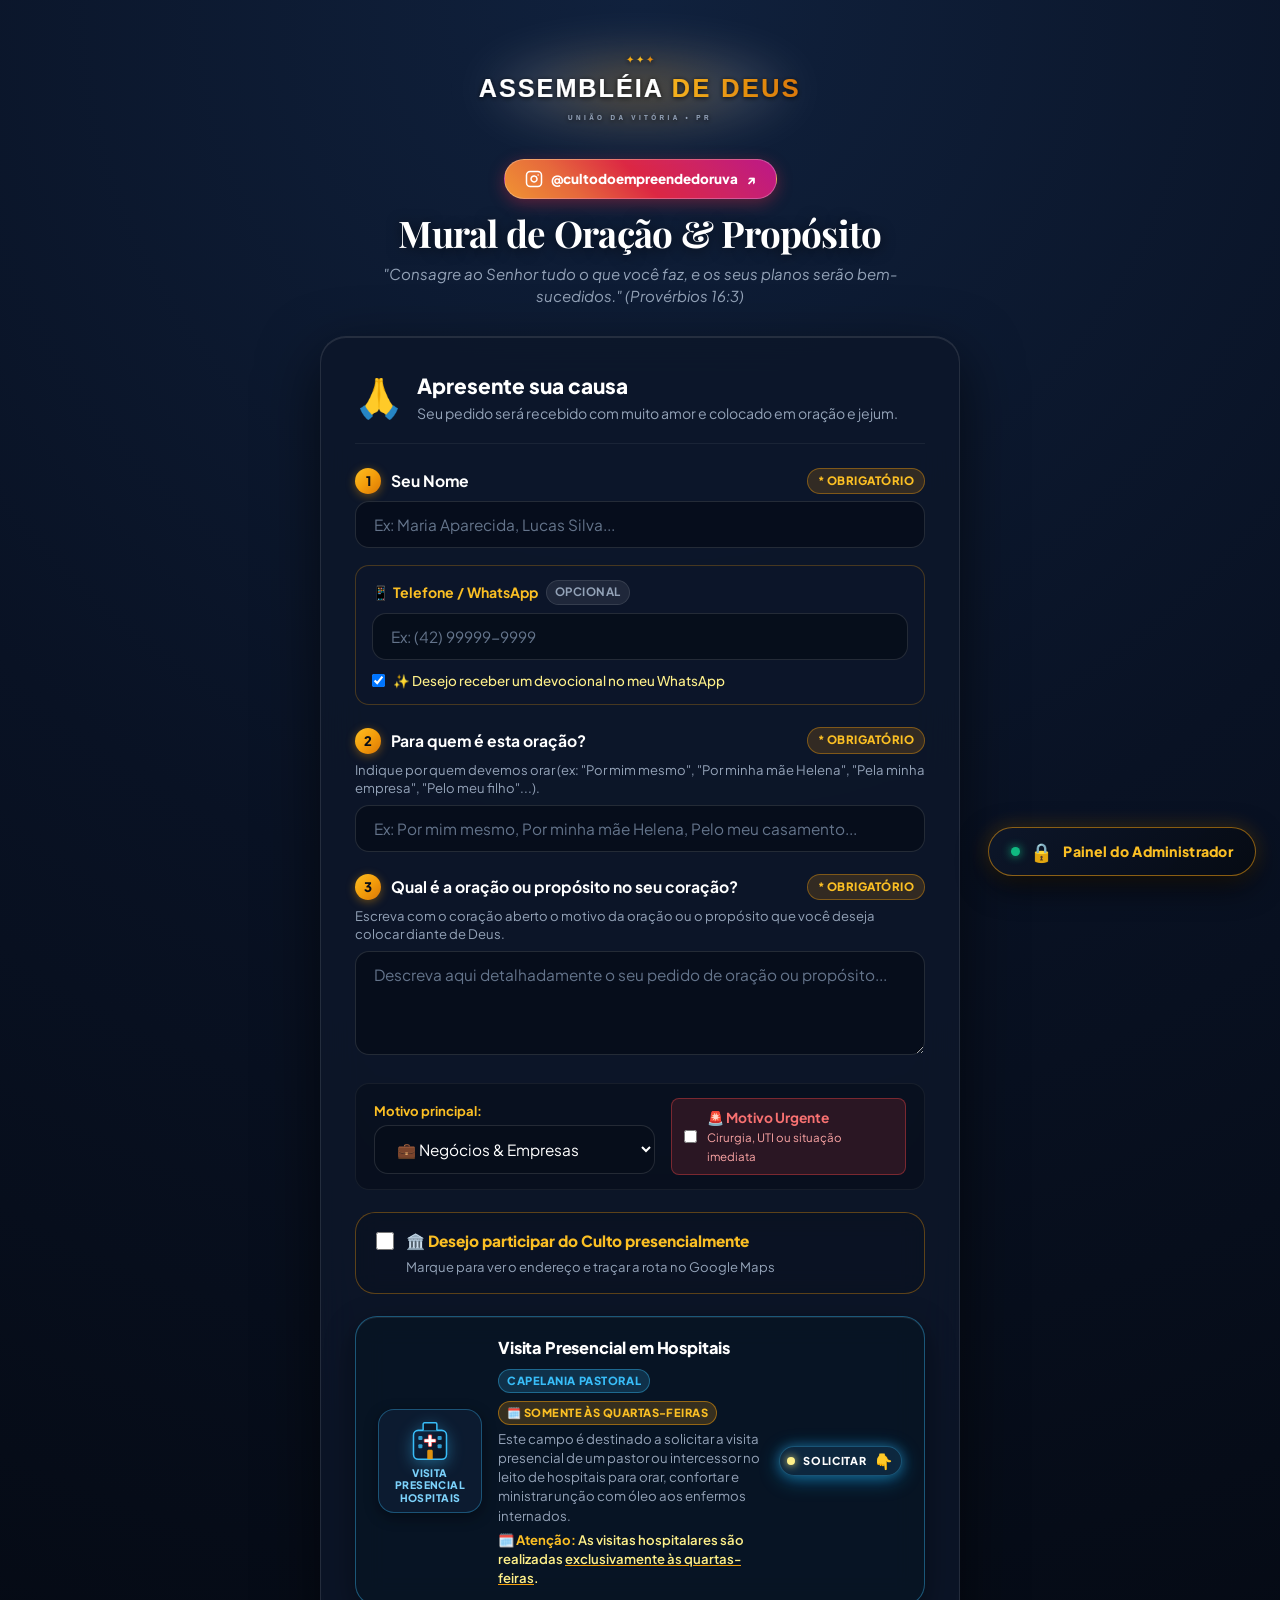
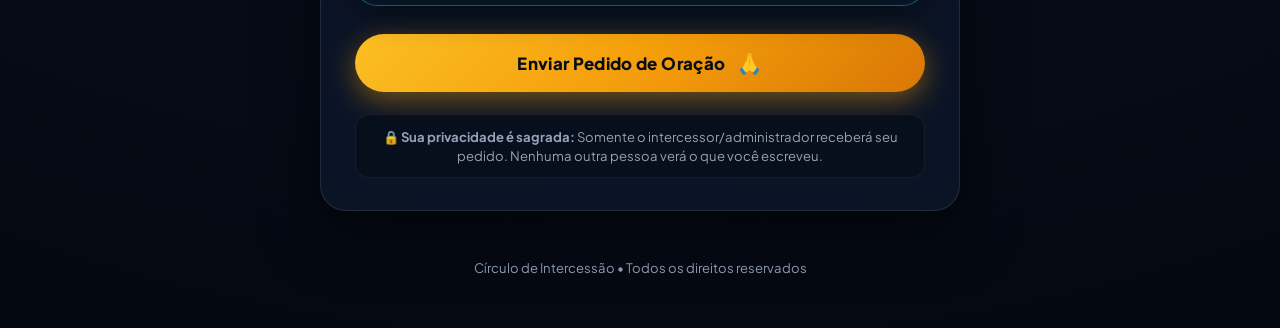
==== commit eb416e3e: "Add files via upload" ====
--- a/index.html
+++ b/index.html
@@ -27,12 +27,6 @@
              alt="Igreja Evangélica Assembleia de Deus - União da Vitória PR" 
              class="culto-logo">
       </div>
-      <div class="brand-badge">
-        <span class="brand-star">✦</span>
-        <span class="brand-text">Assembleia de Deus • União da Vitória - PR</span>
-        <span class="brand-star">✦</span>
-      </div>
-
       <!-- Botão Instagram Oficial -->
       <a href="https://www.instagram.com/cultodoempreendedoruva/" 
          target="_blank" 
@@ -241,7 +235,11 @@
 
             <div class="hospital-checkbox-wrap">
               <input type="checkbox" id="check-hospital-visit">
-              <span class="toggle-hint-pill">Solicitar</span>
+              <span class="toggle-hint-pill floating-solicitar-btn">
+                <span class="btn-pulse-dot"></span>
+                <span class="btn-solicitar-text">SOLICITAR</span>
+                <span class="btn-solicitar-arrow">👇</span>
+              </span>
             </div>
           </label>
 
@@ -260,75 +258,7 @@
                 ✨ <strong>Facilidade:</strong> Ao solicitar a visita hospitalar aqui embaixo, <u>não é necessário preencher o cadastro de cima</u>. Cuidaremos de tudo com base nos dados informados neste campo!
               </div>
 
-              <!-- BLOCO DOS OBREIROS COM WHATSAPP DIRETO -->
-              <div class="obreiros-contact-box">
-                <div class="obreiros-box-header">
-                  <div class="obreiros-header-icon">📞</div>
-                  <div>
-                    <h4 class="obreiros-title">Telefone dos Nossos Obreiros (Capelania de Plantão):</h4>
-                    <p class="obreiros-subtitle">Fale direto pelo WhatsApp com o pastor ou presbítero responsável:</p>
-                  </div>
-                </div>
-
-                <div class="obreiros-cards-grid">
-                  <!-- Pastor Arnaldo -->
-                  <div class="obreiro-card">
-                    <div class="obreiro-info-col">
-                      <span class="obreiro-badge pastor">Pastor</span>
-                      <strong class="obreiro-name">Pastor Arnaldo</strong>
-                      <span class="obreiro-phone">📞 (42) 99822-1056</span>
-                    </div>
-                    <a href="https://wa.me/5542998221056?text=Ol%C3%A1%20Pastor%20Arnaldo%2C%20gostaria%20de%20solicitar%20uma%20visita%20hospitalar%20%2F%20apoio%20espiritual." 
-                       target="_blank" 
-                       rel="noopener noreferrer" 
-                       class="btn-whatsapp-obreiro"
-                       title="Chamar Pastor Arnaldo no WhatsApp">
-                      <svg class="wa-icon-svg" viewBox="0 0 24 24" width="16" height="16" fill="currentColor">
-                        <path d="M12.04 2c-5.46 0-9.91 4.45-9.91 9.91 0 1.75.46 3.45 1.32 4.95L2.05 22l5.25-1.38c1.45.79 3.08 1.21 4.74 1.21 5.46 0 9.91-4.45 9.91-9.91 0-2.65-1.03-5.14-2.9-7.01A9.816 9.816 0 0 0 12.04 2zm.01 18.06c-1.48 0-2.93-.4-4.2-1.15l-.3-.18-3.12.82.83-3.04-.2-.31a8.136 8.136 0 0 1-1.25-4.29c0-4.51 3.67-8.18 8.19-8.18 2.19 0 4.24.85 5.79 2.4 1.55 1.55 2.4 3.6 2.4 5.79 0 4.51-3.67 8.18-8.19 8.18zm4.49-6.13c-.25-.12-1.47-.72-1.7-.81-.23-.08-.39-.12-.56.12-.17.25-.64.81-.79.97-.14.17-.29.19-.54.06-.25-.12-1.05-.39-2-1.23-.74-.66-1.24-1.47-1.39-1.72-.14-.25-.02-.38.11-.5.11-.11.25-.29.37-.43.12-.14.17-.25.25-.41.08-.17.04-.31-.02-.43s-.56-1.34-.76-1.84c-.2-.48-.41-.42-.56-.43h-.48c-.17 0-.43.06-.66.31-.22.25-.86.84-.86 2.05s.88 2.38 1 2.55c.12.17 1.73 2.64 4.2 3.7.59.25 1.05.41 1.41.52.59.19 1.13.16 1.56.1.48-.07 1.47-.6 1.68-1.18.21-.58.21-1.07.15-1.18-.07-.12-.23-.19-.48-.31z"/>
-                      </svg>
-                      <span>WhatsApp</span>
-                    </a>
-                  </div>
-
-                  <!-- Presbítero Nilzom -->
-                  <div class="obreiro-card">
-                    <div class="obreiro-info-col">
-                      <span class="obreiro-badge presbitero">Presbítero</span>
-                      <strong class="obreiro-name">Presbítero Nilzom</strong>
-                      <span class="obreiro-phone">📞 (42) 99970-0880</span>
-                    </div>
-                    <a href="https://wa.me/5542999700880?text=Ol%C3%A1%20Presb%C3%ADtero%20Nilzom%2C%20gostaria%20de%20solicitar%20uma%20visita%20hospitalar%20%2F%20apoio%20espiritual." 
-                       target="_blank" 
-                       rel="noopener noreferrer" 
-                       class="btn-whatsapp-obreiro"
-                       title="Chamar Presbítero Nilzom no WhatsApp">
-                      <svg class="wa-icon-svg" viewBox="0 0 24 24" width="16" height="16" fill="currentColor">
-                        <path d="M12.04 2c-5.46 0-9.91 4.45-9.91 9.91 0 1.75.46 3.45 1.32 4.95L2.05 22l5.25-1.38c1.45.79 3.08 1.21 4.74 1.21 5.46 0 9.91-4.45 9.91-9.91 0-2.65-1.03-5.14-2.9-7.01A9.816 9.816 0 0 0 12.04 2zm.01 18.06c-1.48 0-2.93-.4-4.2-1.15l-.3-.18-3.12.82.83-3.04-.2-.31a8.136 8.136 0 0 1-1.25-4.29c0-4.51 3.67-8.18 8.19-8.18 2.19 0 4.24.85 5.79 2.4 1.55 1.55 2.4 3.6 2.4 5.79 0 4.51-3.67 8.18-8.19 8.18zm4.49-6.13c-.25-.12-1.47-.72-1.7-.81-.23-.08-.39-.12-.56.12-.17.25-.64.81-.79.97-.14.17-.29.19-.54.06-.25-.12-1.05-.39-2-1.23-.74-.66-1.24-1.47-1.39-1.72-.14-.25-.02-.38.11-.5.11-.11.25-.29.37-.43.12-.14.17-.25.25-.41.08-.17.04-.31-.02-.43s-.56-1.34-.76-1.84c-.2-.48-.41-.42-.56-.43h-.48c-.17 0-.43.06-.66.31-.22.25-.86.84-.86 2.05s.88 2.38 1 2.55c.12.17 1.73 2.64 4.2 3.7.59.25 1.05.41 1.41.52.59.19 1.13.16 1.56.1.48-.07 1.47-.6 1.68-1.18.21-.58.21-1.07.15-1.18-.07-.12-.23-.19-.48-.31z"/>
-                      </svg>
-                      <span>WhatsApp</span>
-                    </a>
-                  </div>
-
-                  <!-- Presbítero Moacir -->
-                  <div class="obreiro-card">
-                    <div class="obreiro-info-col">
-                      <span class="obreiro-badge presbitero">Presbítero</span>
-                      <strong class="obreiro-name">Presbítero Moacir</strong>
-                      <span class="obreiro-phone">📞 (42) 9995-6594</span>
-                    </div>
-                    <a href="https://wa.me/554299956594?text=Ol%C3%A1%20Presb%C3%ADtero%20Moacir%2C%20gostaria%20de%20solicitar%20uma%20visita%20hospitalar%20%2F%20apoio%20espiritual." 
-                       target="_blank" 
-                       rel="noopener noreferrer" 
-                       class="btn-whatsapp-obreiro"
-                       title="Chamar Presbítero Moacir no WhatsApp">
-                      <svg class="wa-icon-svg" viewBox="0 0 24 24" width="16" height="16" fill="currentColor">
-                        <path d="M12.04 2c-5.46 0-9.91 4.45-9.91 9.91 0 1.75.46 3.45 1.32 4.95L2.05 22l5.25-1.38c1.45.79 3.08 1.21 4.74 1.21 5.46 0 9.91-4.45 9.91-9.91 0-2.65-1.03-5.14-2.9-7.01A9.816 9.816 0 0 0 12.04 2zm.01 18.06c-1.48 0-2.93-.4-4.2-1.15l-.3-.18-3.12.82.83-3.04-.2-.31a8.136 8.136 0 0 1-1.25-4.29c0-4.51 3.67-8.18 8.19-8.18 2.19 0 4.24.85 5.79 2.4 1.55 1.55 2.4 3.6 2.4 5.79 0 4.51-3.67 8.18-8.19 8.18zm4.49-6.13c-.25-.12-1.47-.72-1.7-.81-.23-.08-.39-.12-.56.12-.17.25-.64.81-.79.97-.14.17-.29.19-.54.06-.25-.12-1.05-.39-2-1.23-.74-.66-1.24-1.47-1.39-1.72-.14-.25-.02-.38.11-.5.11-.11.25-.29.37-.43.12-.14.17-.25.25-.41.08-.17.04-.31-.02-.43s-.56-1.34-.76-1.84c-.2-.48-.41-.42-.56-.43h-.48c-.17 0-.43.06-.66.31-.22.25-.86.84-.86 2.05s.88 2.38 1 2.55c.12.17 1.73 2.64 4.2 3.7.59.25 1.05.41 1.41.52.59.19 1.13.16 1.56.1.48-.07 1.47-.6 1.68-1.18.21-.58.21-1.07.15-1.18-.07-.12-.23-.19-.48-.31z"/>
-                      </svg>
-                      <span>WhatsApp</span>
-                    </a>
-                  </div>
-                </div>
-              </div>
+
             </div>
 
             <div class="hospital-grid-fields">
@@ -348,6 +278,15 @@
                   <span class="req">*</span>
                 </label>
                 <input type="text" id="hosp-patient-name" class="hosp-input" placeholder="Ex: José Carlos de Oliveira">
+              </div>
+
+              <!-- Pergunta: Telefone do Paciente -->
+              <div class="hosp-field-group">
+                <label for="hosp-patient-phone" class="hosp-field-label">
+                  <span>📱 Telefone / WhatsApp do Paciente:</span>
+                  <span class="badge-optional">Opcional</span>
+                </label>
+                <input type="tel" id="hosp-patient-phone" class="hosp-input" placeholder="Ex: (42) 99999-9999">
               </div>
 
               <!-- Pergunta 3: Nome do Hospital -->
--- a/style.css
+++ b/style.css
@@ -2075,15 +2075,102 @@
   display: flex;
   flex-direction: column;
   align-items: center;
-  gap: 6px;
+  gap: 8px;
   flex-shrink: 0;
+  position: relative;
 }
 
 .hospital-checkbox-wrap input[type="checkbox"] {
-  width: 22px;
-  height: 22px;
+  position: absolute;
+  opacity: 0;
+  width: 0;
+  height: 0;
+  pointer-events: none;
+}
+
+/* Botão SOLICITAR Flutuante e Super Destacado */
+.floating-solicitar-btn {
+  display: inline-flex;
+  align-items: center;
+  justify-content: center;
+  gap: 8px;
+  background: linear-gradient(135deg, #0284c7 0%, #0369a1 40%, #0c4a6e 100%);
+  color: #ffffff !important;
+  border: 1.5px solid #38bdf8;
+  padding: 10px 18px;
+  border-radius: var(--radius-full);
+  font-size: 0.88rem;
+  font-weight: 900;
+  letter-spacing: 0.06em;
+  text-transform: uppercase;
   cursor: pointer;
-  accent-color: #0284c7;
+  box-shadow: 0 4px 20px rgba(14, 165, 233, 0.45), 0 0 12px rgba(56, 189, 248, 0.35);
+  animation: floatPulseBtn 2.4s ease-in-out infinite;
+  transition: all 0.28s cubic-bezier(0.16, 1, 0.3, 1);
+  user-select: none;
+}
+
+.floating-solicitar-btn:hover {
+  transform: translateY(-3px) scale(1.05);
+  background: linear-gradient(135deg, #38bdf8 0%, #0284c7 50%, #0369a1 100%);
+  box-shadow: 0 8px 28px rgba(14, 165, 233, 0.65), 0 0 20px rgba(56, 189, 248, 0.6);
+  border-color: #ffffff;
+  color: #ffffff !important;
+}
+
+.floating-solicitar-btn:active {
+  transform: scale(0.96);
+}
+
+/* Quando o card está aberto/ativo */
+.hospital-visit-card.active-open .floating-solicitar-btn {
+  background: linear-gradient(135deg, #16a34a 0%, #15803d 100%);
+  border-color: #86efac;
+  box-shadow: 0 4px 18px rgba(22, 163, 74, 0.45);
+  animation: none;
+}
+
+.hospital-visit-card.active-open .floating-solicitar-btn .btn-solicitar-text::after {
+  content: ' (ABERTO)';
+  font-size: 0.72rem;
+  font-weight: 700;
+  opacity: 0.9;
+}
+
+.hospital-visit-card.active-open .floating-solicitar-btn .btn-solicitar-arrow {
+  transform: rotate(180deg);
+}
+
+.btn-pulse-dot {
+  width: 8px;
+  height: 8px;
+  background-color: #fef08a;
+  border-radius: 50%;
+  display: inline-block;
+  box-shadow: 0 0 8px #fef08a;
+  animation: dotBlink 1.4s infinite;
+}
+
+.btn-solicitar-arrow {
+  display: inline-block;
+  font-size: 0.95rem;
+  transition: transform 0.25s ease;
+}
+
+@keyframes floatPulseBtn {
+  0%, 100% {
+    transform: translateY(0);
+    box-shadow: 0 4px 16px rgba(14, 165, 233, 0.45), 0 0 8px rgba(56, 189, 248, 0.3);
+  }
+  50% {
+    transform: translateY(-4px);
+    box-shadow: 0 10px 26px rgba(14, 165, 233, 0.65), 0 0 18px rgba(56, 189, 248, 0.55);
+  }
+}
+
+@keyframes dotBlink {
+  0%, 100% { opacity: 1; transform: scale(1); }
+  50% { opacity: 0.3; transform: scale(0.7); }
 }
 
 .toggle-hint-pill {
@@ -3080,6 +3167,12 @@
 
   .hospital-header-text {
     min-width: 0;
+  }
+
+  .floating-solicitar-btn {
+    padding: 8px 12px;
+    font-size: 0.78rem;
+    gap: 6px;
   }
 
   .hospital-header-top {
@@ -3589,5 +3682,243 @@
   .action-buttons-group {
     grid-template-columns: 1fr;
   }
-}
-
+/* ----------------------------------------------------
+   4. ESTILOS DE GESTÃO DE OBREIROS & AUDITORIA DE MOVIMENTAÇÕES
+   ---------------------------------------------------- */
+.active-user-pill {
+  display: inline-flex;
+  align-items: center;
+  gap: 8px;
+  background: rgba(255, 255, 255, 0.08);
+  border: 1px solid rgba(255, 255, 255, 0.16);
+  padding: 4px 12px;
+  border-radius: var(--radius-full);
+  font-size: 0.82rem;
+  color: var(--text-secondary);
+}
+
+.user-role-badge {
+  background: var(--gold-dark);
+  color: #fff;
+  font-weight: 700;
+  font-size: 0.72rem;
+  padding: 2px 8px;
+  border-radius: 10px;
+  text-transform: uppercase;
+  letter-spacing: 0.5px;
+}
+
+.obreiros-accounts-grid {
+  display: grid;
+  grid-template-columns: repeat(auto-fit, minmax(130px, 1fr));
+  gap: 10px;
+  margin-top: 8px;
+}
+
+.account-badge-item {
+  background: rgba(255, 255, 255, 0.04);
+  border: 1px solid var(--border-color);
+  border-radius: var(--radius-sm);
+  padding: 10px;
+  display: flex;
+  flex-direction: column;
+  gap: 4px;
+  align-items: flex-start;
+}
+
+.acc-role {
+  font-size: 0.7rem;
+  font-weight: 700;
+  text-transform: uppercase;
+  padding: 2px 6px;
+  border-radius: 4px;
+}
+
+.acc-role.admin {
+  background: rgba(239, 68, 68, 0.2);
+  color: #fca5a5;
+  border: 1px solid rgba(239, 68, 68, 0.3);
+}
+
+.acc-role.pastor {
+  background: rgba(245, 158, 11, 0.2);
+  color: #fde047;
+  border: 1px solid rgba(245, 158, 11, 0.3);
+}
+
+.acc-role.presbitero {
+  background: rgba(59, 130, 246, 0.2);
+  color: #93c5fd;
+  border: 1px solid rgba(59, 130, 246, 0.3);
+}
+
+.acc-name {
+  color: var(--text-primary);
+  font-size: 0.95rem;
+}
+
+.acc-status {
+  font-size: 0.72rem;
+  color: #4ade80;
+}
+
+/* Modal de Logs e Tabela */
+.modal-large {
+  max-width: 860px;
+  width: 95%;
+}
+
+.logs-toolbar {
+  display: flex;
+  justify-content: space-between;
+  align-items: center;
+  flex-wrap: wrap;
+  gap: 12px;
+  margin-bottom: 14px;
+  padding-bottom: 10px;
+  border-bottom: 1px solid var(--border-color);
+}
+
+.logs-filter-group {
+  display: flex;
+  align-items: center;
+  gap: 8px;
+}
+
+.logs-count-pill {
+  font-size: 0.8rem;
+  color: var(--text-muted);
+  background: rgba(255, 255, 255, 0.04);
+  padding: 4px 10px;
+  border-radius: var(--radius-full);
+}
+
+.logs-table-wrap {
+  max-height: 420px;
+  overflow-y: auto;
+  border: 1px solid var(--border-color);
+  border-radius: var(--radius-sm);
+  background: #ffffff;
+}
+
+.logs-table {
+  width: 100%;
+  border-collapse: collapse;
+  font-size: 0.86rem;
+  color: #0f172a;
+}
+
+.logs-table th {
+  background: #f1f5f9;
+  color: #1e293b;
+  font-weight: 700;
+  text-align: left;
+  padding: 10px 12px;
+  border-bottom: 2px solid #cbd5e1;
+  position: sticky;
+  top: 0;
+  z-index: 2;
+  font-size: 0.78rem;
+  text-transform: uppercase;
+}
+
+.logs-table td {
+  padding: 10px 12px;
+  border-bottom: 1px solid #e2e8f0;
+  vertical-align: middle;
+}
+
+.logs-table tr:nth-child(even) td {
+  background: #f8fafc;
+}
+
+.logs-table tr:hover td {
+  background: #eff6ff;
+}
+
+.badge-log-action {
+  display: inline-block;
+  padding: 3px 8px;
+  border-radius: 4px;
+  font-size: 0.74rem;
+  font-weight: 700;
+  white-space: nowrap;
+}
+
+.badge-log-login {
+  background: #dbeafe;
+  color: #1e40af;
+}
+
+.badge-log-logout {
+  background: #f1f5f9;
+  color: #475569;
+}
+
+.badge-log-pray {
+  background: #dcfce7;
+  color: #166534;
+}
+
+.badge-log-victory {
+  background: #fef9c3;
+  color: #854d0e;
+}
+
+.badge-log-note {
+  background: #ede9fe;
+  color: #5b21b6;
+}
+
+.badge-log-delete {
+  background: #fee2e2;
+  color: #991b1b;
+}
+
+.badge-log-default {
+  background: #f1f5f9;
+  color: #334155;
+}
+
+/* Intercessor History Box on Cards */
+.intercessor-history-box {
+  background: rgba(16, 185, 129, 0.08);
+  border: 1px solid rgba(16, 185, 129, 0.2);
+  border-radius: var(--radius-sm);
+  padding: 8px 12px;
+  margin-top: 10px;
+}
+
+.intercessor-history-title {
+  display: block;
+  font-size: 0.76rem;
+  font-weight: 700;
+  color: #6ee7b7;
+  text-transform: uppercase;
+  letter-spacing: 0.5px;
+  margin-bottom: 6px;
+}
+
+.intercessor-chips {
+  display: flex;
+  flex-wrap: wrap;
+  gap: 6px;
+}
+
+.intercessor-chip {
+  background: rgba(16, 185, 129, 0.16);
+  border: 1px solid rgba(16, 185, 129, 0.35);
+  color: #a7f3d0;
+  font-size: 0.76rem;
+  font-weight: 600;
+  padding: 2px 8px;
+  border-radius: var(--radius-full);
+  display: inline-flex;
+  align-items: center;
+  gap: 4px;
+}
+
+.intercessor-chip small {
+  opacity: 0.75;
+  font-size: 0.68rem;
+}
